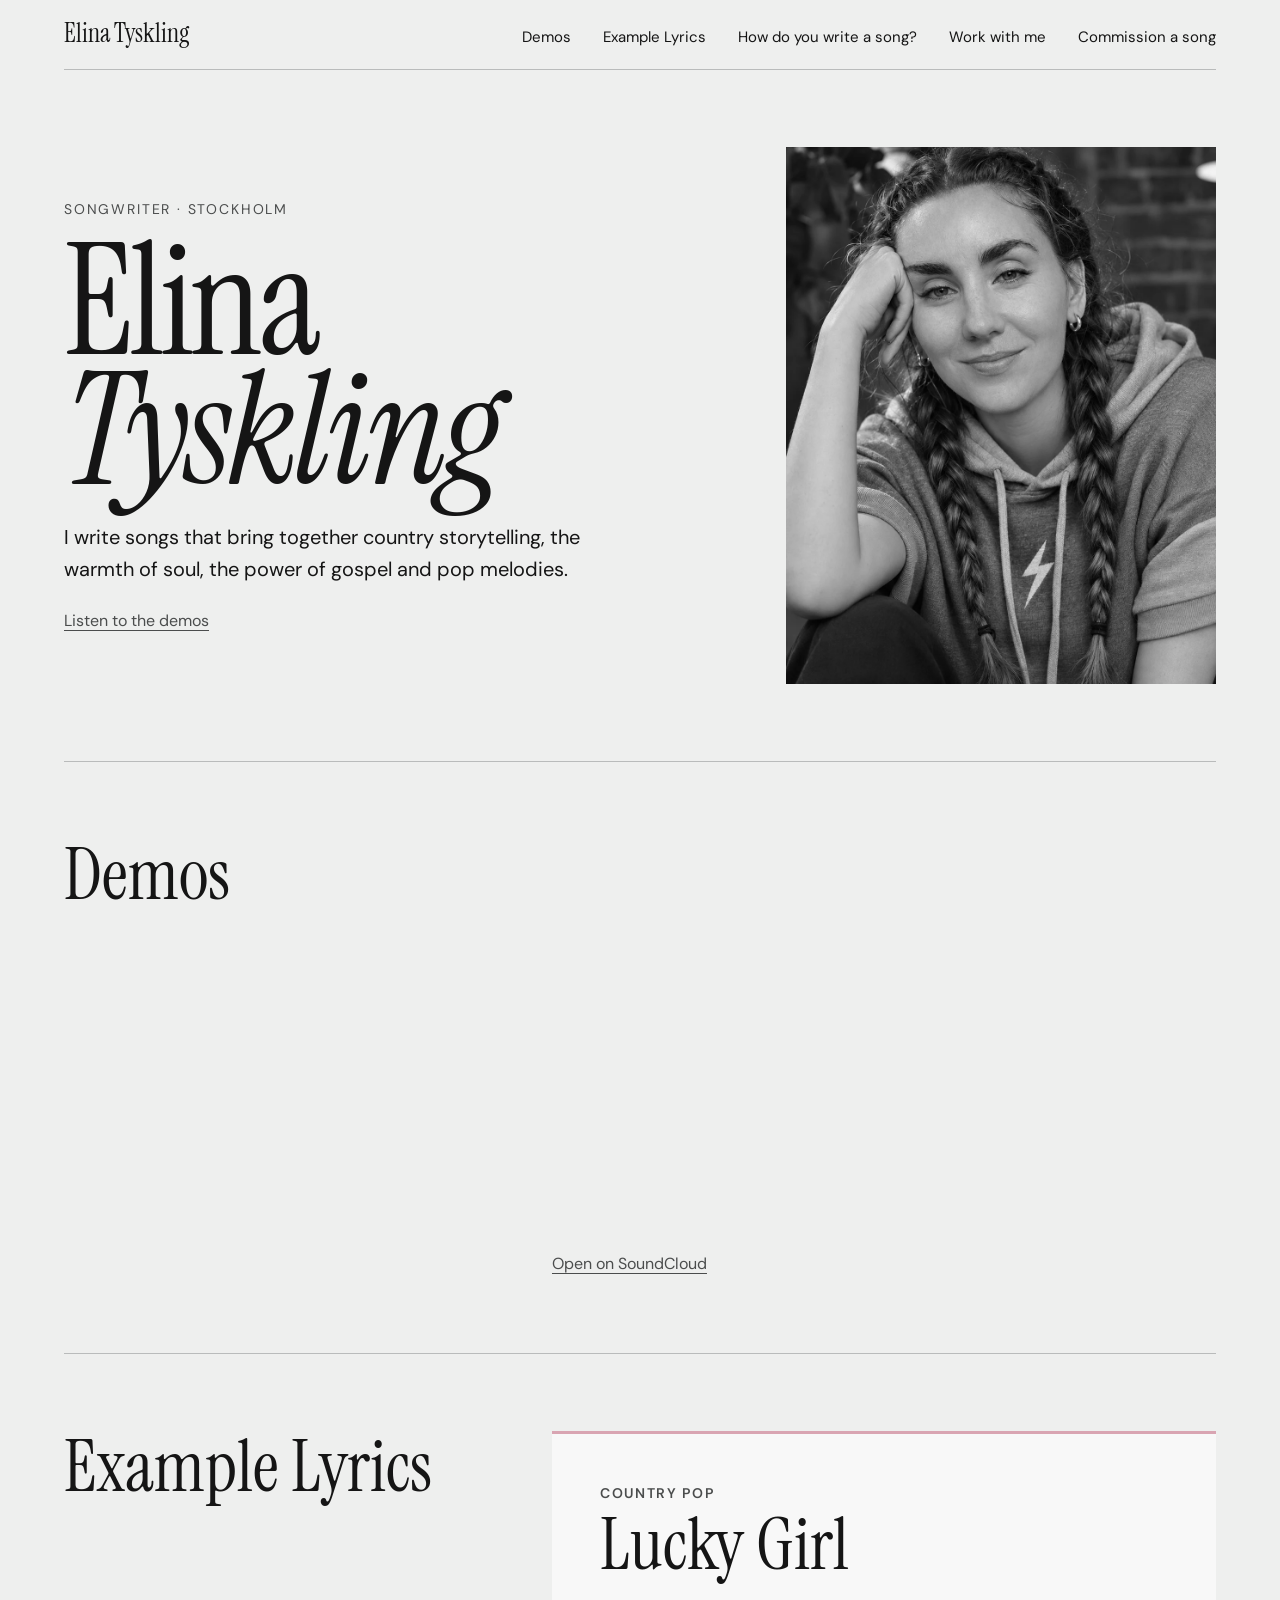
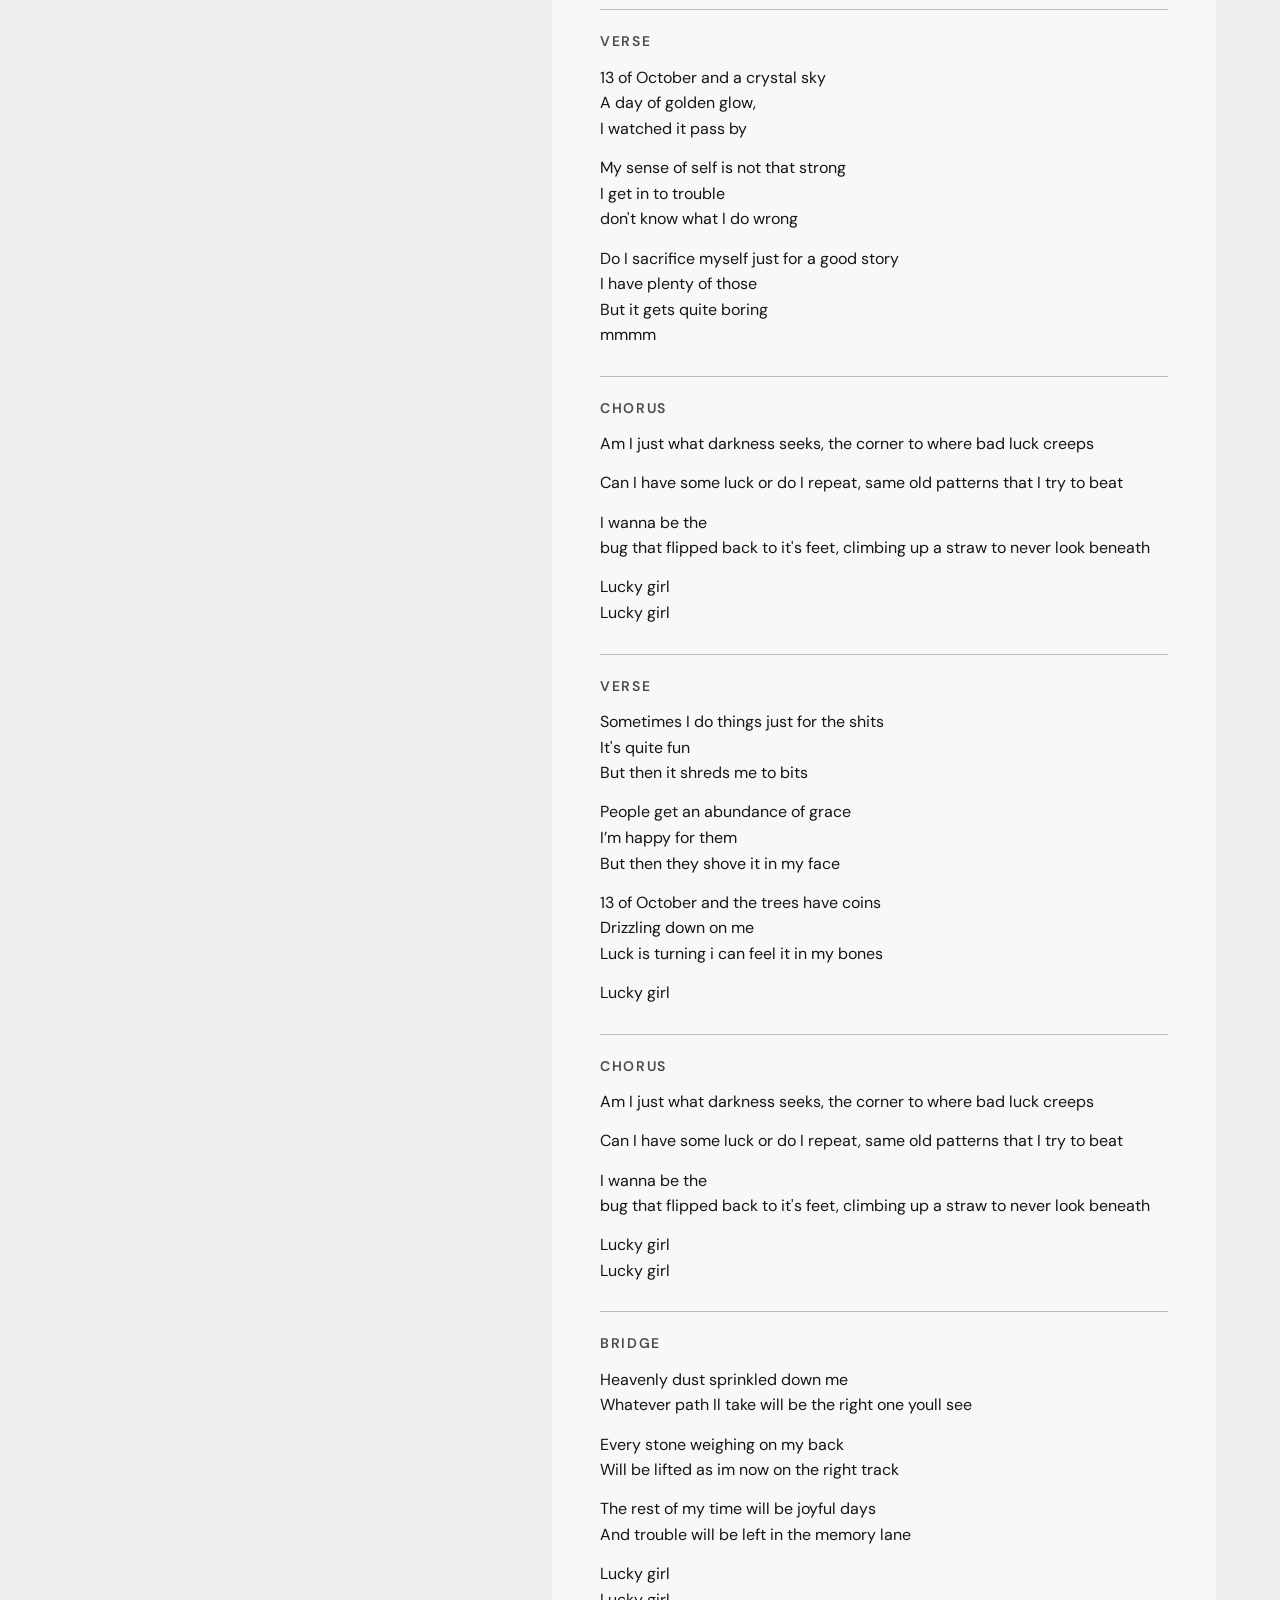
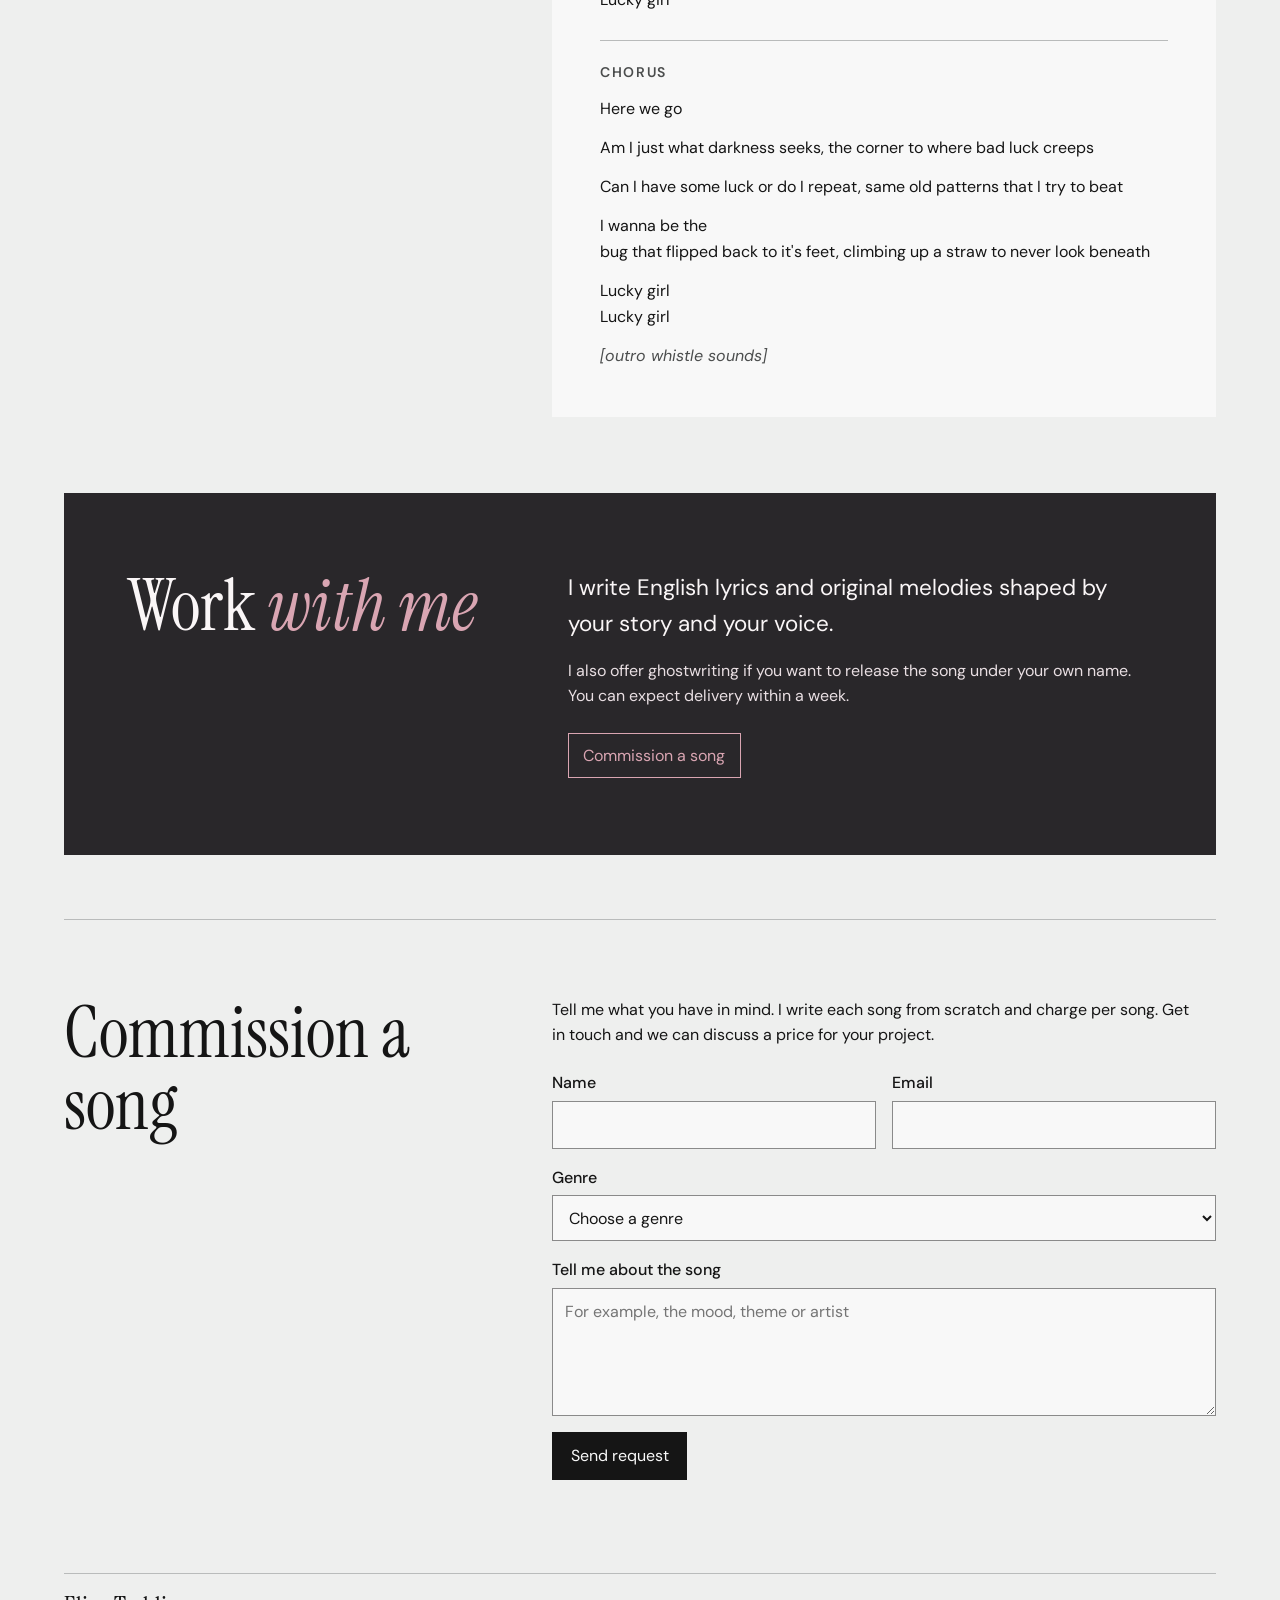
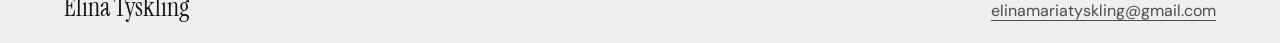
==== index.html @ 3b306fab "Add a dedicated songwriting page" ====
<!doctype html>
<html lang="en">
<head>
  <meta charset="utf-8">
  <meta name="viewport" content="width=device-width, initial-scale=1">
  <meta name="description" content="Elina Tyskling is a Stockholm-based songwriter working across country, soul, gospel and pop.">
  <title>Elina Tyskling | Songwriter</title>
  <link rel="preconnect" href="https://fonts.googleapis.com">
  <link rel="preconnect" href="https://fonts.gstatic.com" crossorigin>
  <link href="https://fonts.googleapis.com/css2?family=DM+Sans:wght@400;500;600&family=Instrument+Serif:ital@0;1&display=swap" rel="stylesheet">
  <link rel="stylesheet" href="styles.css">
</head>
<body id="top">
  <header class="site-header frame">
    <a class="wordmark" href="#top">Elina Tyskling</a>
    <nav aria-label="Main navigation">
      <a href="#demos">Demos</a>
      <a href="#example-lyrics">Example Lyrics</a>
      <a href="how-do-you-write-a-song.html">How do you write a song?</a>
      <a href="#work">Work with me</a>
      <a href="#contact">Commission a song</a>
    </nav>
  </header>

  <main class="frame">
    <section class="hero" aria-labelledby="name">
      <div>
        <p class="eyebrow">Songwriter · Stockholm</p>
        <h1 id="name">Elina<br><em>Tyskling</em></h1>
        <p class="hero-copy">I write songs that bring together country storytelling, the warmth of soul, the power of gospel and pop melodies.</p>
        <a class="hero-link" href="#demos">Listen to the demos</a>
      </div>
      <img class="portrait" src="elina-portrait.webp" alt="Black-and-white portrait of Elina Tyskling" width="1000" height="1250">
    </section>

    <section class="section" id="demos" aria-labelledby="demos-heading">
      <h2 id="demos-heading">Demos</h2>
      <div>
        <iframe
          class="demo-player"
          title="Elina Tyskling’s demo playlist on SoundCloud"
          loading="lazy"
          allow="autoplay; encrypted-media"
          src="https://w.soundcloud.com/player/?url=https%3A%2F%2Fapi.soundcloud.com%2Fplaylists%2F2324427426&amp;color=%23151515&amp;auto_play=false&amp;show_artwork=false&amp;show_comments=false&amp;show_reposts=false&amp;show_teaser=false&amp;visual=false"
        ></iframe>
        <p class="demo-link"><a href="https://soundcloud.com/elina-tyskling/sets/elina-tyskling-demo">Open on SoundCloud</a></p>
      </div>
    </section>

    <section class="section" id="example-lyrics" aria-labelledby="lyrics-heading">
      <h2 id="lyrics-heading">Example Lyrics</h2>
      <article class="lyric-sheet" aria-labelledby="lucky-girl">
        <header>
          <p class="lyric-genre">Country pop</p>
          <h3 id="lucky-girl">Lucky Girl</h3>
        </header>
        <section class="lyric-part"><h4>Verse</h4>
          <p>13 of October and a crystal sky<br>
            A day of golden glow,<br>
            I watched it pass by</p>
          <p>My sense of self is not that strong<br>
            I get in to trouble<br>
            don't know what I do wrong</p>
          <p>Do I sacrifice myself just for a good story<br>
            I have plenty of those<br>
            But  it gets quite boring<br>
            mmmm</p>
        </section>
        <section class="lyric-part"><h4>Chorus</h4>
          <p>Am I just what darkness seeks, the corner to where bad luck creeps</p>
          <p>Can I have some luck or do I repeat, same old patterns that I try to beat</p>
          <p>I wanna be the<br>
            bug that flipped back to it's feet, climbing up a straw to never look beneath</p>
          <p>Lucky girl<br>
            Lucky girl</p>
        </section>
        <section class="lyric-part"><h4>Verse</h4>
          <p>Sometimes I do things just for the shits<br>
            It's quite fun<br>
            But then it shreds me to bits</p>
          <p>People get an abundance of grace<br>
            I’m happy for them<br>
            But then they shove it in my face</p>
          <p>13 of October and the trees have coins<br>
            Drizzling down on me<br>
            Luck is turning i can feel it in my bones</p>
          <p>Lucky girl</p>
        </section>
        <section class="lyric-part"><h4>Chorus</h4>
          <p>Am I just what darkness seeks, the corner to where bad luck creeps</p>
          <p>Can I have some luck or do I repeat, same old patterns that I try to beat</p>
          <p>I wanna be the<br>
            bug that flipped back to it's feet, climbing up a straw to never look beneath</p>
          <p>Lucky girl<br>
            Lucky girl</p>
        </section>
        <section class="lyric-part"><h4>Bridge</h4>
          <p>Heavenly dust sprinkled down me<br>
            Whatever path Il take will be the right one youll see</p>
          <p>Every stone weighing on my back<br>
            Will be lifted as im now on the right track</p>
          <p>The rest of my time will be joyful days<br>
            And trouble will be left in the memory lane</p>
          <p>Lucky girl<br>
            Lucky girl</p>
        </section>
        <section class="lyric-part"><h4>Chorus</h4>
          <p>Here we go</p>
          <p>Am I just what darkness seeks, the corner to where bad luck creeps</p>
          <p>Can I have some luck or do I repeat, same old patterns that I try to beat</p>
          <p>I wanna be the<br>
            bug that flipped back to it's feet, climbing up a straw to never look beneath</p>
          <p>Lucky girl<br>
            Lucky girl</p>
        </section>
        <p class="lyric-outro"><em>[outro whistle sounds]</em></p>
      </article>
    </section>

    <section class="section work-panel" id="work">
      <h2>Work <em>with me</em></h2>
      <div class="copy">
        <p>I write English lyrics and original melodies shaped by your story and your voice.</p>
        <p>I also offer ghostwriting if you want to release the song under your own name. You can expect delivery within a week.</p>
        <a href="#contact">Commission a song</a>
      </div>
    </section>

    <section class="section" id="contact">
      <h2>Commission a song</h2>
      <div>
        <p>Tell me what you have in mind. I write each song from scratch and charge per song. Get in touch and we can discuss a price for your project.</p>
        <form action="https://api.web3forms.com/submit" method="post" id="order-form">
          <input type="hidden" name="access_key" value="916e47f0-3ed8-4811-a2bd-a54ea85c1c4f" />
          <input type="hidden" name="subject" value="New song commission for Elina Tyskling">
          <input type="hidden" name="redirect" value="false">
          <div class="form-row">
            <div class="field">
              <label for="name-field">Name</label>
              <input id="name-field" name="name" autocomplete="name" required>
            </div>
            <div class="field">
              <label for="email">Email</label>
              <input id="email" name="email" type="email" autocomplete="email" required>
            </div>
          </div>
          <div class="field">
            <label for="genre">Genre</label>
            <select id="genre" name="genre" required>
              <option value="" disabled selected>Choose a genre</option>
              <option>Country</option>
              <option>Soul</option>
              <option>Gospel</option>
              <option>Pop</option>
              <option>Other / mix</option>
            </select>
          </div>
          <div class="field">
            <label for="message">Tell me about the song</label>
            <textarea id="message" name="message" placeholder="For example, the mood, theme or artist" required></textarea>
          </div>
          <button type="submit">Send request</button>
          <p class="form-status" role="status"></p>
        </form>
      </div>
    </section>
  </main>

  <footer class="frame">
    <span class="wordmark">Elina Tyskling</span>
    <a href="mailto:elinamariatyskling@gmail.com">elinamariatyskling@gmail.com</a>
  </footer>

  <script>
    const form = document.querySelector('#order-form');
    const submitButton = form.querySelector('button');
    const statusMessage = form.querySelector('[role="status"]');

    form.addEventListener('submit', async (event) => {
      event.preventDefault();
      statusMessage.textContent = '';
      submitButton.disabled = true;
      submitButton.textContent = 'Sending…';

      try {
        const response = await fetch(form.action, {
          method: 'POST',
          headers: { Accept: 'application/json' },
          body: new FormData(form)
        });
        const result = await response.json();

        if (!response.ok || !result.success) {
          throw new Error('Web3Forms did not accept the request');
        }

        form.reset();
        statusMessage.textContent = 'Thanks for your request. I’ll be in touch soon.';
      } catch {
        statusMessage.textContent = 'Your request could not be sent. Please try again or email me directly.';
      } finally {
        submitButton.disabled = false;
        submitButton.textContent = 'Send request';
      }
    });
  </script>
</body>
</html>
---- styles.css ----
:root {
  color-scheme: light;
  --ink: #151515;
  --paper: #eeefee;
  --surface: #f8f8f8;
  --muted: #4b4d4d;
  --line: #b9bbbb;
  --serif: "Instrument Serif", Georgia, serif;
  font-family: "DM Sans", system-ui, sans-serif;
  color: var(--ink);
  background: var(--paper);
}

*, *::before, *::after { box-sizing: border-box; }
body { margin: 0; line-height: 1.6; }
h1, h2, p { margin: 0; }
h1, h2 { font-family: var(--serif); font-weight: 400; line-height: 1; }
p { max-width: 58ch; }
a { color: var(--muted); text-underline-offset: .22em; }
:focus-visible { outline: 2px solid var(--ink); outline-offset: 4px; }
.frame { width: min(100% - 2.5rem, 72rem); margin-inline: auto; }

.site-header, footer {
  display: flex;
  justify-content: space-between;
  align-items: baseline;
  flex-wrap: wrap;
  gap: .65rem 2rem;
  padding-block: 1.25rem;
}

.site-header { border-bottom: 1px solid var(--line); }
.wordmark { font: 1.65rem/1 var(--serif); color: var(--ink); text-decoration: none; }
nav { display: flex; flex-wrap: wrap; gap: .35rem clamp(1rem, 3vw, 2rem); }
nav a { color: var(--ink); font-size: .9375rem; text-decoration: none; }
nav a:hover, .wordmark:hover { text-decoration: underline; }

.hero {
  display: grid;
  grid-template-columns: minmax(0, 1.2fr) minmax(0, .8fr);
  align-items: center;
  gap: clamp(2rem, 6vw, 6rem);
  padding-block: clamp(2rem, 6vw, 5rem);
}

.eyebrow { font-size: .875rem; letter-spacing: .13em; text-transform: uppercase; color: var(--muted); }
h1 {
  font-size: clamp(4.25rem, 12vw, 10rem);
  line-height: .84;
  letter-spacing: -.025em;
  margin-block: 1.1rem 1.6rem;
}
h1 em { font-weight: inherit; }
.hero-copy { font-size: clamp(1.05rem, 2vw, 1.25rem); max-width: 37ch; }

.hero-link { display: inline-block; margin-top: 1.4rem; }
.portrait {
  display: block;
  width: 100%;
  height: auto;
  aspect-ratio: 4 / 5;
  object-fit: cover;
  object-position: center 38%;
  filter: grayscale(1);
  background: var(--line);
}

.section {
  display: grid;
  grid-template-columns: minmax(0, .75fr) minmax(0, 1.25fr);
  gap: 1.5rem clamp(2rem, 7vw, 6rem);
  border-top: 1px solid var(--line);
  padding-block: clamp(2.5rem, 6vw, 5rem);
}

h2 { font-size: clamp(2.7rem, 6vw, 4.5rem); }
.demo-player { display: block; width: 100%; height: 25rem; border: 0; }
.demo-link { margin-top: .75rem; }
.copy p + p { margin-top: 1rem; }

.lyric-sheet {
  background: var(--surface);
  border-top: 3px solid #d9a5b2;
  padding: clamp(1.25rem, 4vw, 3rem);
}
.lyric-sheet h3 {
  margin: .3rem 0 0;
  font: 400 clamp(2.75rem, 6vw, 4.5rem)/1 var(--serif);
}
.lyric-genre, .lyric-part h4 {
  color: var(--muted);
  font-size: .875rem;
  font-weight: 600;
  letter-spacing: .12em;
  text-transform: uppercase;
}
.lyric-part {
  margin-top: 1.75rem;
  padding-top: 1.25rem;
  border-top: 1px solid var(--line);
}
.lyric-part h4 { margin: 0 0 .75rem; }
.lyric-part p + p, .lyric-outro { margin-top: .85rem; }
.lyric-outro { color: var(--muted); }

.work-panel {
  margin-bottom: clamp(2rem, 5vw, 4rem);
  padding-inline: clamp(1.25rem, 5vw, 4rem);
  border-top: 0;
  background: #29272a;
  color: #faf6f7;
}

.work-panel h2 em { color: #d9a5b2; font-weight: inherit; }
.work-panel .copy p:first-child { font-size: clamp(1.15rem, 2vw, 1.4rem); }
.work-panel .copy p + p { color: #e9dfe3; }
.work-panel a {
  display: inline-block;
  margin-top: 1.5rem;
  padding: .55rem .9rem;
  border: 1px solid currentColor;
  color: #d9a5b2;
  text-decoration: none;
}
.work-panel a:hover { background: #d9a5b2; color: #29272a; }
.work-panel a:focus-visible { outline-color: #d9a5b2; }
form { display: grid; gap: 1rem; margin-top: 1.4rem; }
.form-row { display: grid; grid-template-columns: repeat(2, minmax(0, 1fr)); gap: 1rem; }
.field { display: grid; gap: .3rem; }
label { font-weight: 500; }
input, select, textarea, button { font: inherit; }
input, select, textarea {
  width: 100%;
  min-width: 0;
  padding: .65rem .75rem;
  border: 1px solid #8a8a8a;
  border-radius: 0;
  background: var(--surface);
  color: var(--ink);
}
textarea { min-height: 8rem; resize: vertical; }
button {
  justify-self: start;
  border: 1px solid var(--ink);
  background: var(--ink);
  color: var(--surface);
  padding: .65rem 1.1rem;
  cursor: pointer;
}
button:hover { background: #373939; }
button:disabled { opacity: .7; cursor: wait; }
.form-status { color: var(--muted); }
.form-status:empty { margin-top: -1rem; }
footer { border-top: 1px solid var(--line); }
footer a { overflow-wrap: anywhere; }

@media (max-width: 56rem) {
  .section { grid-template-columns: 1fr; }
}
@media (max-width: 40rem) {
  .hero { grid-template-columns: 1fr; }
  .portrait { max-width: 28rem; }
  .form-row { grid-template-columns: 1fr; }
}

.songwriting-page {
  padding-block: clamp(3rem, 9vw, 8rem);
}

.songwriting-page h1 {
  max-width: 14ch;
  font-size: clamp(3.5rem, 9vw, 7rem);
  line-height: .95;
}

nav a[aria-current="page"] { text-decoration: underline; }
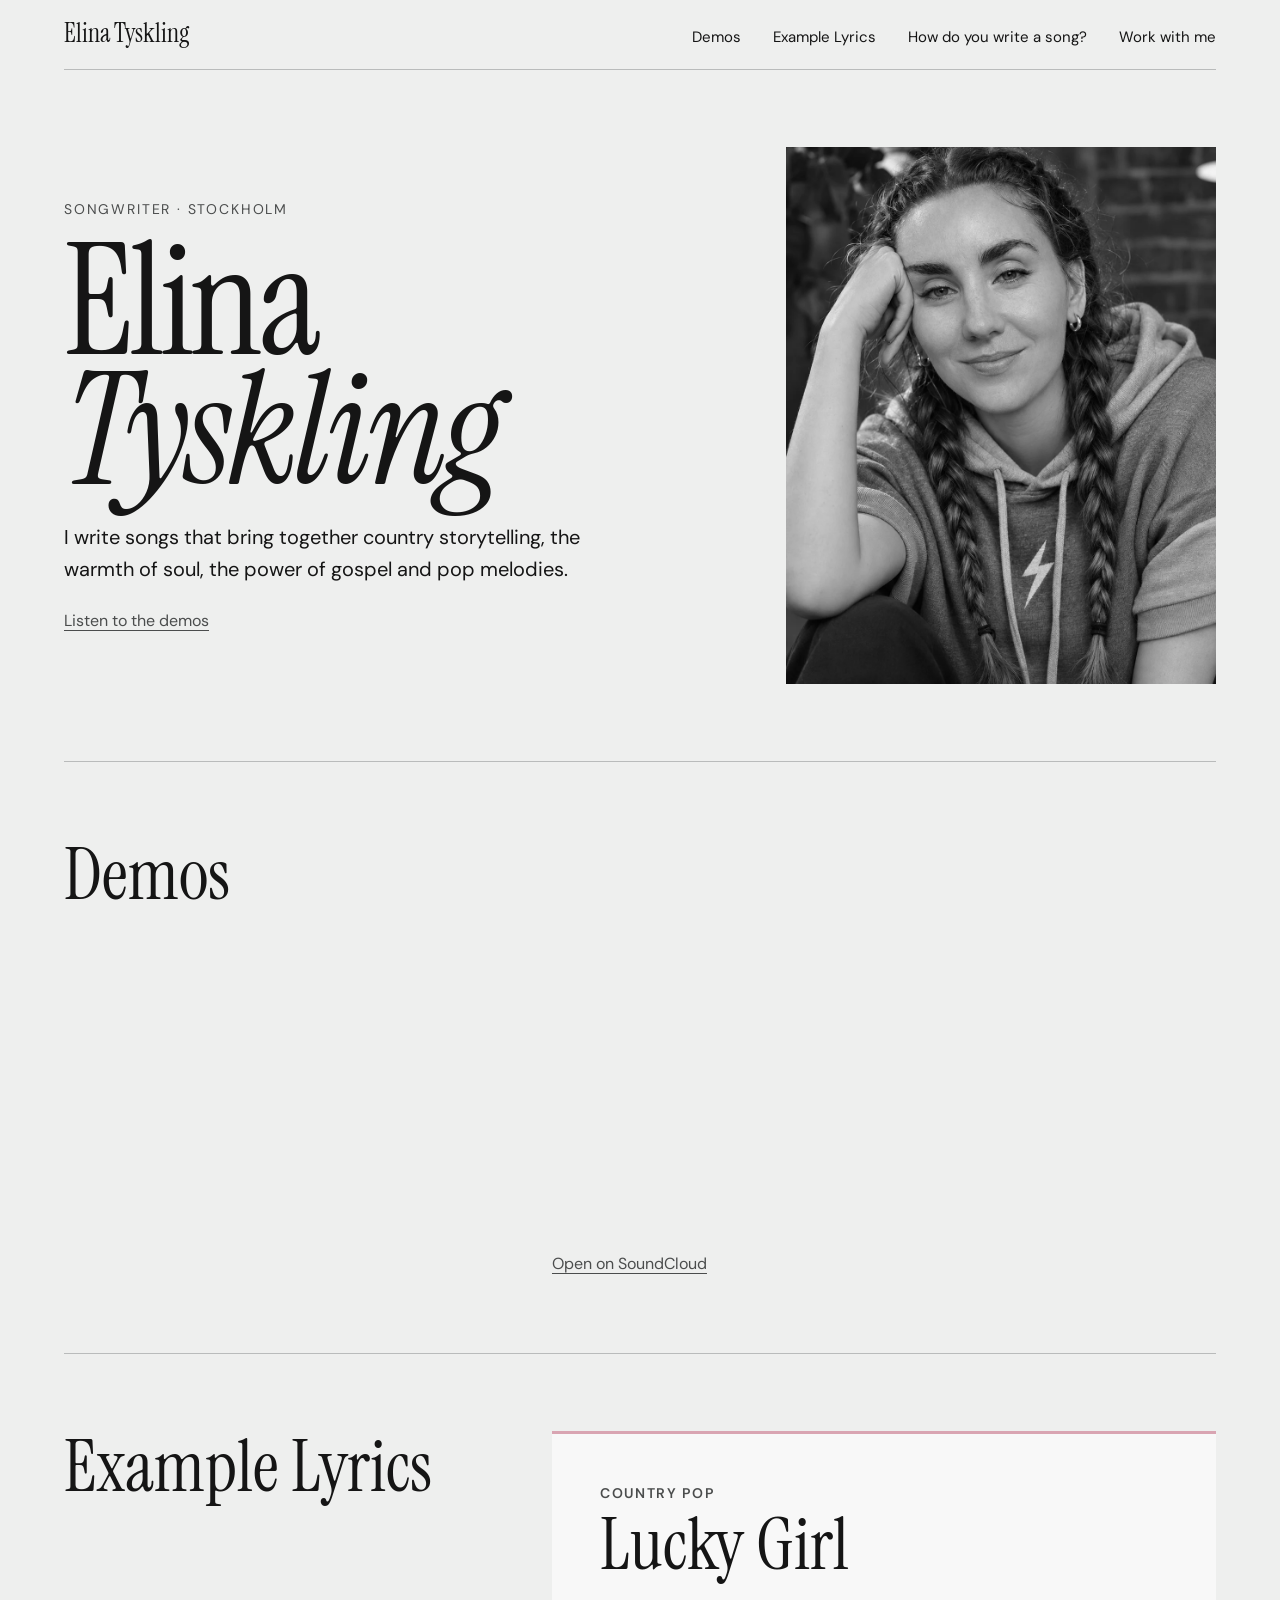
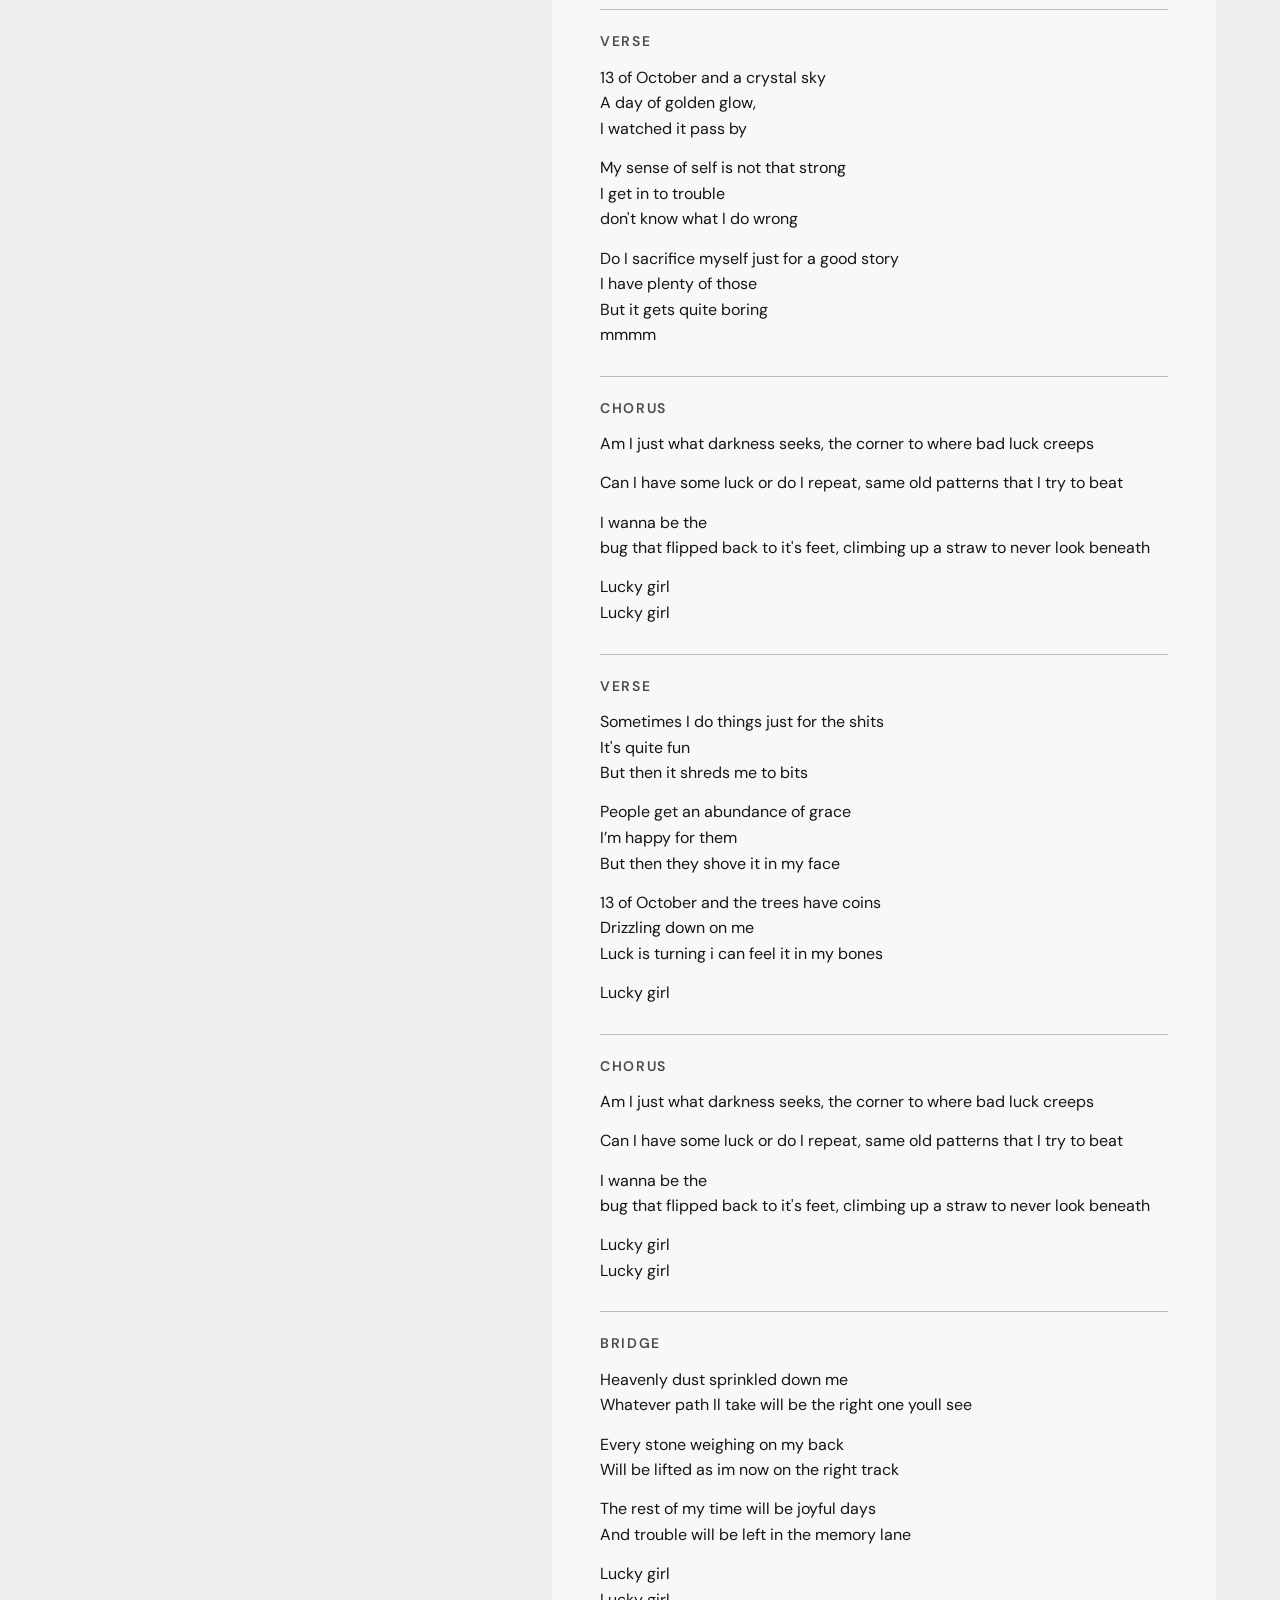
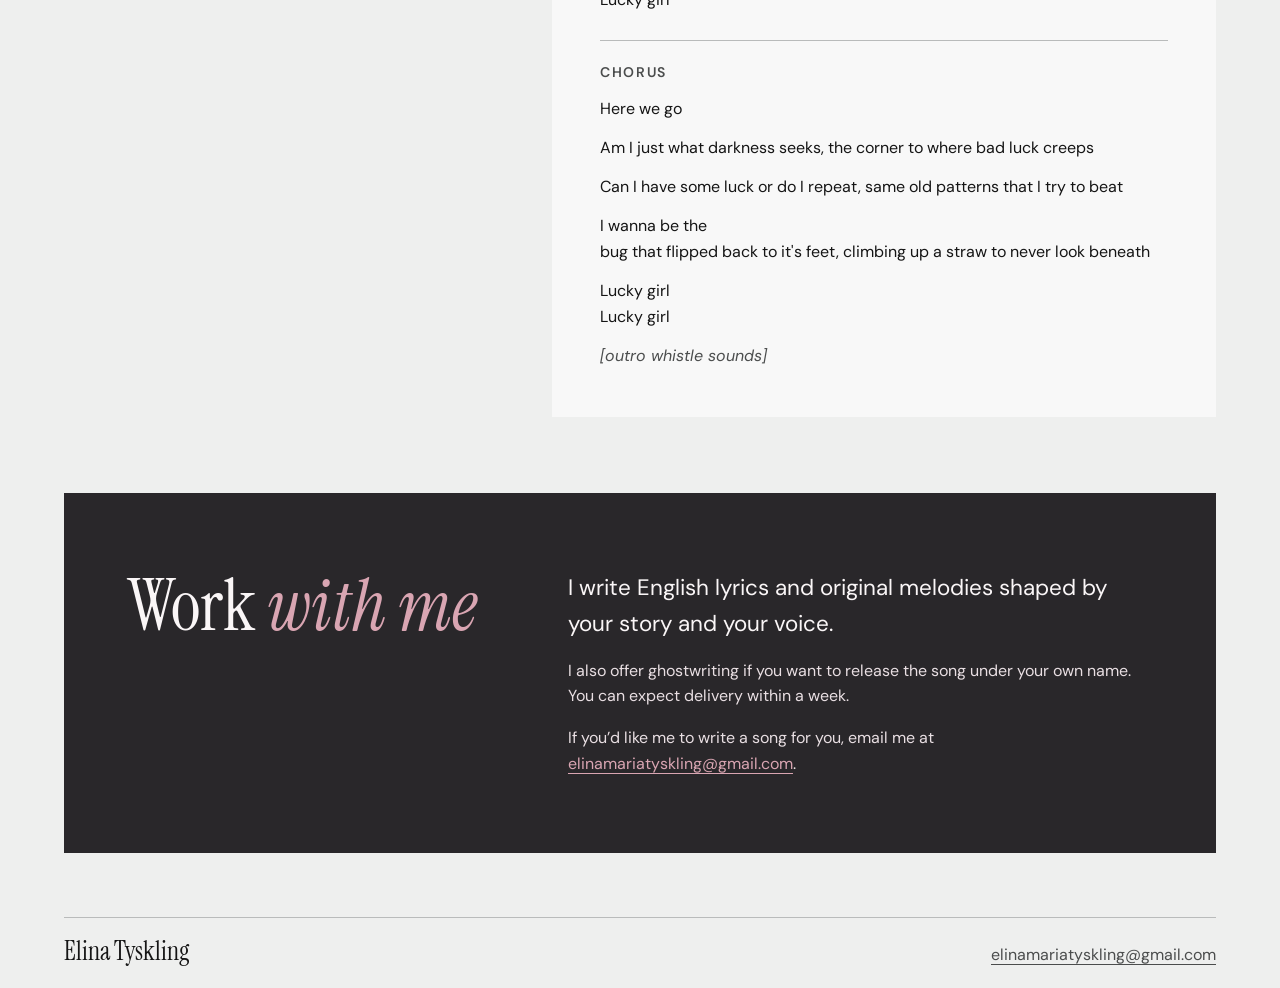
==== commit e9bcacb9: "Replace song request form with direct email" ====
--- a/index.html
+++ b/index.html
@@ -18,7 +18,6 @@
       <a href="#example-lyrics">Example Lyrics</a>
       <a href="how-do-you-write-a-song.html">How do you write a song?</a>
       <a href="#work">Work with me</a>
-      <a href="#contact">Commission a song</a>
     </nav>
   </header>
 
@@ -122,87 +121,14 @@
       <div class="copy">
         <p>I write English lyrics and original melodies shaped by your story and your voice.</p>
         <p>I also offer ghostwriting if you want to release the song under your own name. You can expect delivery within a week.</p>
-        <a href="#contact">Commission a song</a>
-      </div>
-    </section>
-
-    <section class="section" id="contact">
-      <h2>Commission a song</h2>
-      <div>
-        <p>Tell me what you have in mind. I write each song from scratch and charge per song. Get in touch and we can discuss a price for your project.</p>
-        <form action="https://api.web3forms.com/submit" method="post" id="order-form">
-          <input type="hidden" name="access_key" value="916e47f0-3ed8-4811-a2bd-a54ea85c1c4f" />
-          <input type="hidden" name="subject" value="New song commission for Elina Tyskling">
-          <input type="hidden" name="redirect" value="false">
-          <div class="form-row">
-            <div class="field">
-              <label for="name-field">Name</label>
-              <input id="name-field" name="name" autocomplete="name" required>
-            </div>
-            <div class="field">
-              <label for="email">Email</label>
-              <input id="email" name="email" type="email" autocomplete="email" required>
-            </div>
-          </div>
-          <div class="field">
-            <label for="genre">Genre</label>
-            <select id="genre" name="genre" required>
-              <option value="" disabled selected>Choose a genre</option>
-              <option>Country</option>
-              <option>Soul</option>
-              <option>Gospel</option>
-              <option>Pop</option>
-              <option>Other / mix</option>
-            </select>
-          </div>
-          <div class="field">
-            <label for="message">Tell me about the song</label>
-            <textarea id="message" name="message" placeholder="For example, the mood, theme or artist" required></textarea>
-          </div>
-          <button type="submit">Send request</button>
-          <p class="form-status" role="status"></p>
-        </form>
+        <p>If you’d like me to write a song for you, email me at <a href="mailto:elinamariatyskling@gmail.com">elinamariatyskling@gmail.com</a>.</p>
       </div>
     </section>
   </main>
 
-  <footer class="frame">
+  <footer class="frame" id="contact">
     <span class="wordmark">Elina Tyskling</span>
     <a href="mailto:elinamariatyskling@gmail.com">elinamariatyskling@gmail.com</a>
   </footer>
-
-  <script>
-    const form = document.querySelector('#order-form');
-    const submitButton = form.querySelector('button');
-    const statusMessage = form.querySelector('[role="status"]');
-
-    form.addEventListener('submit', async (event) => {
-      event.preventDefault();
-      statusMessage.textContent = '';
-      submitButton.disabled = true;
-      submitButton.textContent = 'Sending…';
-
-      try {
-        const response = await fetch(form.action, {
-          method: 'POST',
-          headers: { Accept: 'application/json' },
-          body: new FormData(form)
-        });
-        const result = await response.json();
-
-        if (!response.ok || !result.success) {
-          throw new Error('Web3Forms did not accept the request');
-        }
-
-        form.reset();
-        statusMessage.textContent = 'Thanks for your request. I’ll be in touch soon.';
-      } catch {
-        statusMessage.textContent = 'Your request could not be sent. Please try again or email me directly.';
-      } finally {
-        submitButton.disabled = false;
-        submitButton.textContent = 'Send request';
-      }
-    });
-  </script>
 </body>
 </html>
--- a/styles.css
+++ b/styles.css
@@ -114,43 +114,9 @@
 .work-panel h2 em { color: #d9a5b2; font-weight: inherit; }
 .work-panel .copy p:first-child { font-size: clamp(1.15rem, 2vw, 1.4rem); }
 .work-panel .copy p + p { color: #e9dfe3; }
-.work-panel a {
-  display: inline-block;
-  margin-top: 1.5rem;
-  padding: .55rem .9rem;
-  border: 1px solid currentColor;
-  color: #d9a5b2;
-  text-decoration: none;
-}
-.work-panel a:hover { background: #d9a5b2; color: #29272a; }
+.work-panel a { color: #d9a5b2; overflow-wrap: anywhere; }
+.work-panel a:hover { color: #faf6f7; }
 .work-panel a:focus-visible { outline-color: #d9a5b2; }
-form { display: grid; gap: 1rem; margin-top: 1.4rem; }
-.form-row { display: grid; grid-template-columns: repeat(2, minmax(0, 1fr)); gap: 1rem; }
-.field { display: grid; gap: .3rem; }
-label { font-weight: 500; }
-input, select, textarea, button { font: inherit; }
-input, select, textarea {
-  width: 100%;
-  min-width: 0;
-  padding: .65rem .75rem;
-  border: 1px solid #8a8a8a;
-  border-radius: 0;
-  background: var(--surface);
-  color: var(--ink);
-}
-textarea { min-height: 8rem; resize: vertical; }
-button {
-  justify-self: start;
-  border: 1px solid var(--ink);
-  background: var(--ink);
-  color: var(--surface);
-  padding: .65rem 1.1rem;
-  cursor: pointer;
-}
-button:hover { background: #373939; }
-button:disabled { opacity: .7; cursor: wait; }
-.form-status { color: var(--muted); }
-.form-status:empty { margin-top: -1rem; }
 footer { border-top: 1px solid var(--line); }
 footer a { overflow-wrap: anywhere; }
 
@@ -160,7 +126,6 @@
 @media (max-width: 40rem) {
   .hero { grid-template-columns: 1fr; }
   .portrait { max-width: 28rem; }
-  .form-row { grid-template-columns: 1fr; }
 }
 
 .songwriting-page {
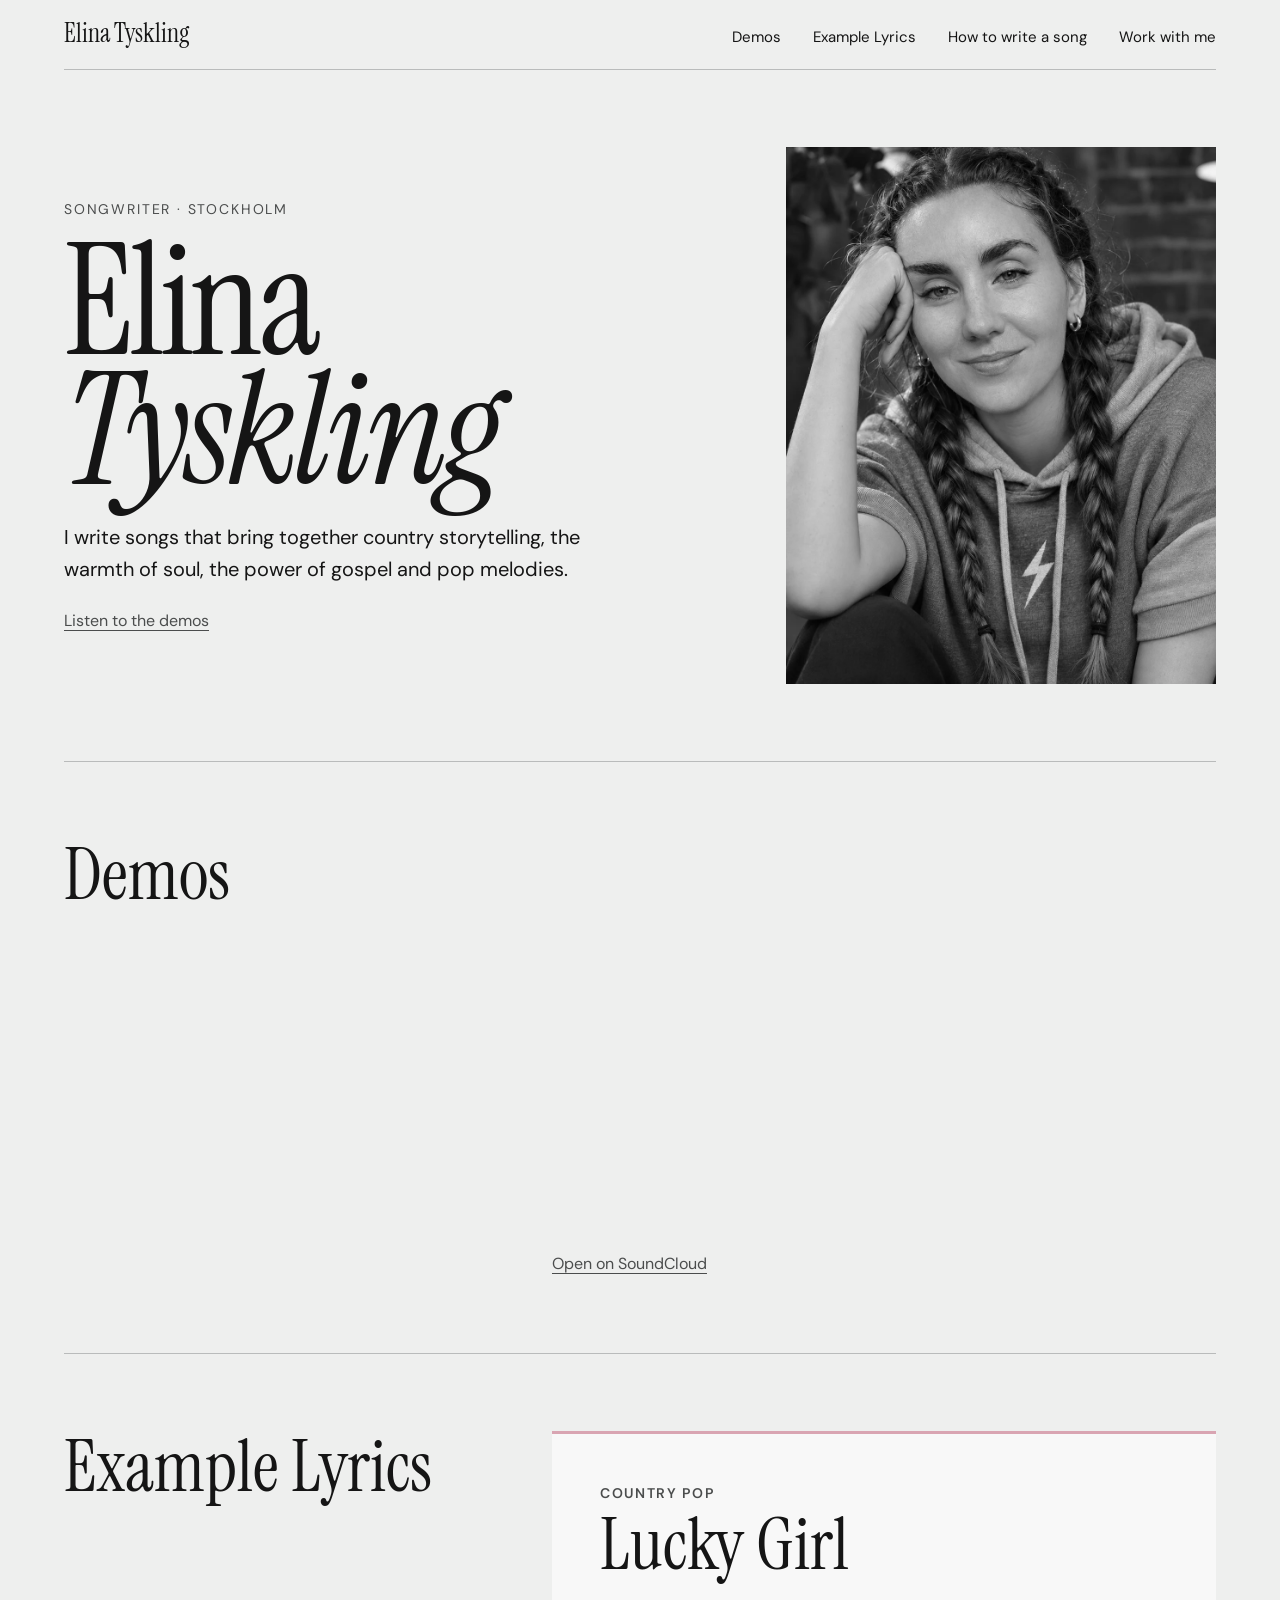
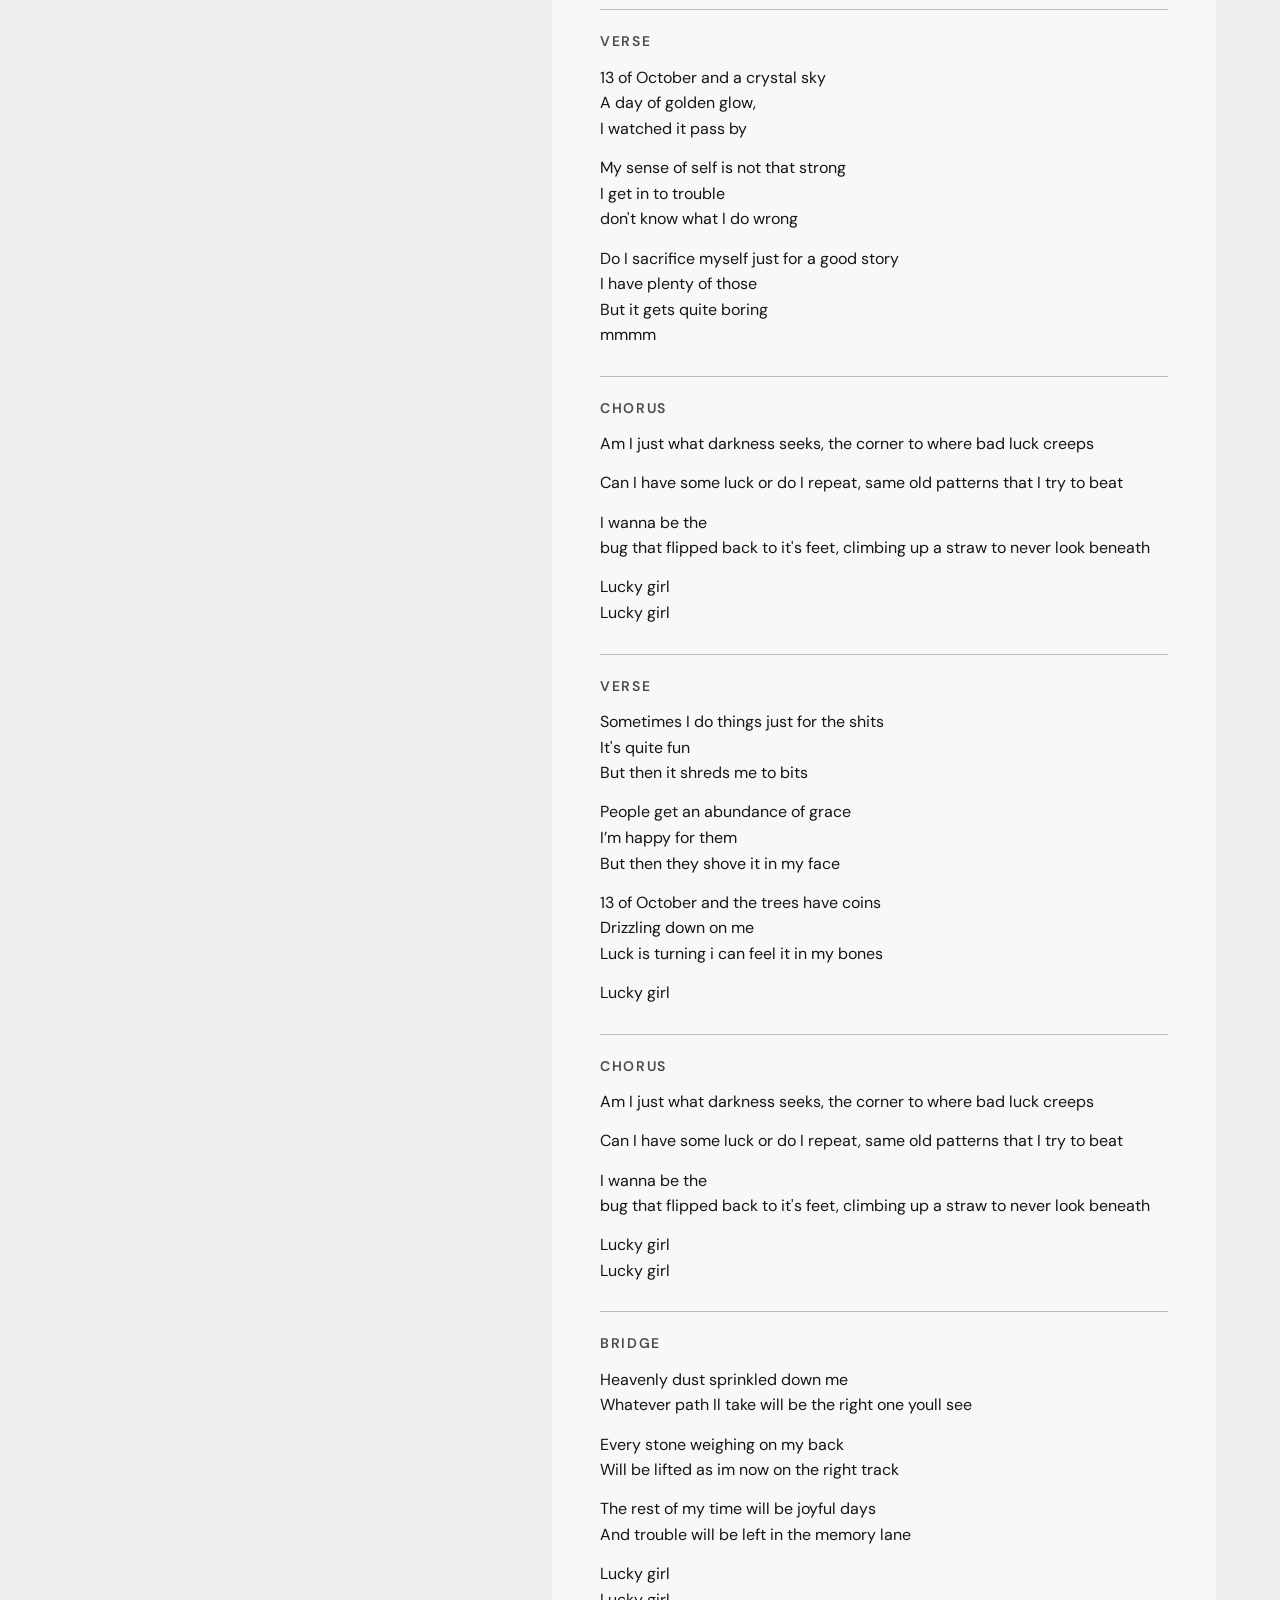
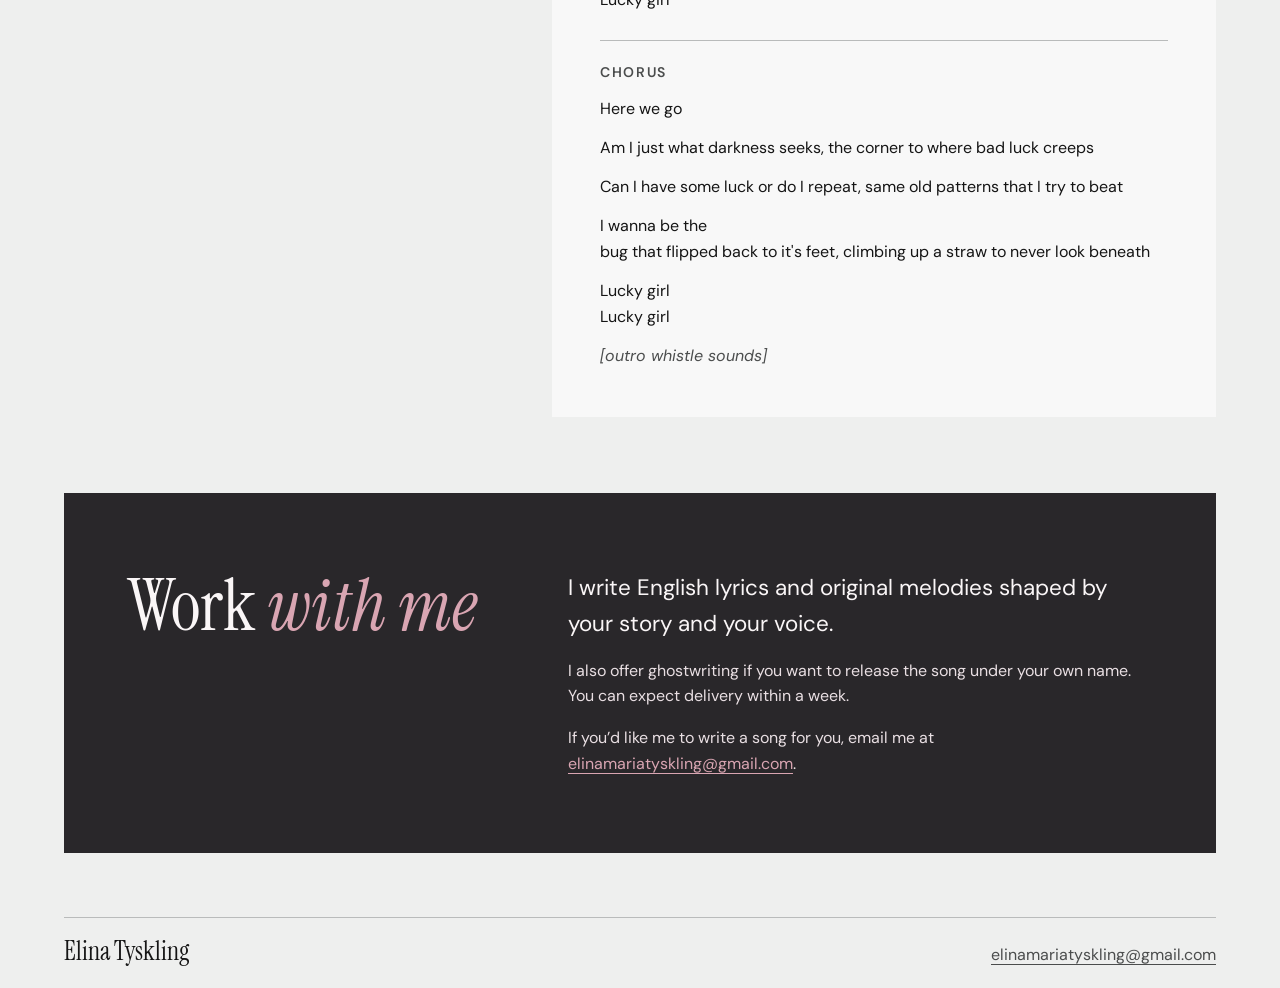
==== commit 18138239: "Publish How to write a song article" ====
--- a/index.html
+++ b/index.html
@@ -16,7 +16,7 @@
     <nav aria-label="Main navigation">
       <a href="#demos">Demos</a>
       <a href="#example-lyrics">Example Lyrics</a>
-      <a href="how-do-you-write-a-song.html">How do you write a song?</a>
+      <a href="how-do-you-write-a-song.html">How to write a song</a>
       <a href="#work">Work with me</a>
     </nav>
   </header>
--- a/styles.css
+++ b/styles.css
@@ -139,3 +139,22 @@
 }
 
 nav a[aria-current="page"] { text-decoration: underline; }
+
+.songwriting-article {
+  max-width: 42rem;
+  margin-inline: auto;
+}
+
+.songwriting-article p { max-width: none; }
+.songwriting-article > p + p { margin-top: 1.25rem; }
+.article-byline { color: var(--muted); margin-bottom: 2rem; }
+
+.songwriting-article blockquote {
+  margin: 1.25rem 0 1.5rem;
+  padding: .75rem 1.25rem;
+  border-left: 3px solid #d9a5b2;
+  background: var(--surface);
+  font: italic 1.5rem/1.35 var(--serif);
+}
+
+.songwriting-article blockquote p + p { margin-top: .75rem; }
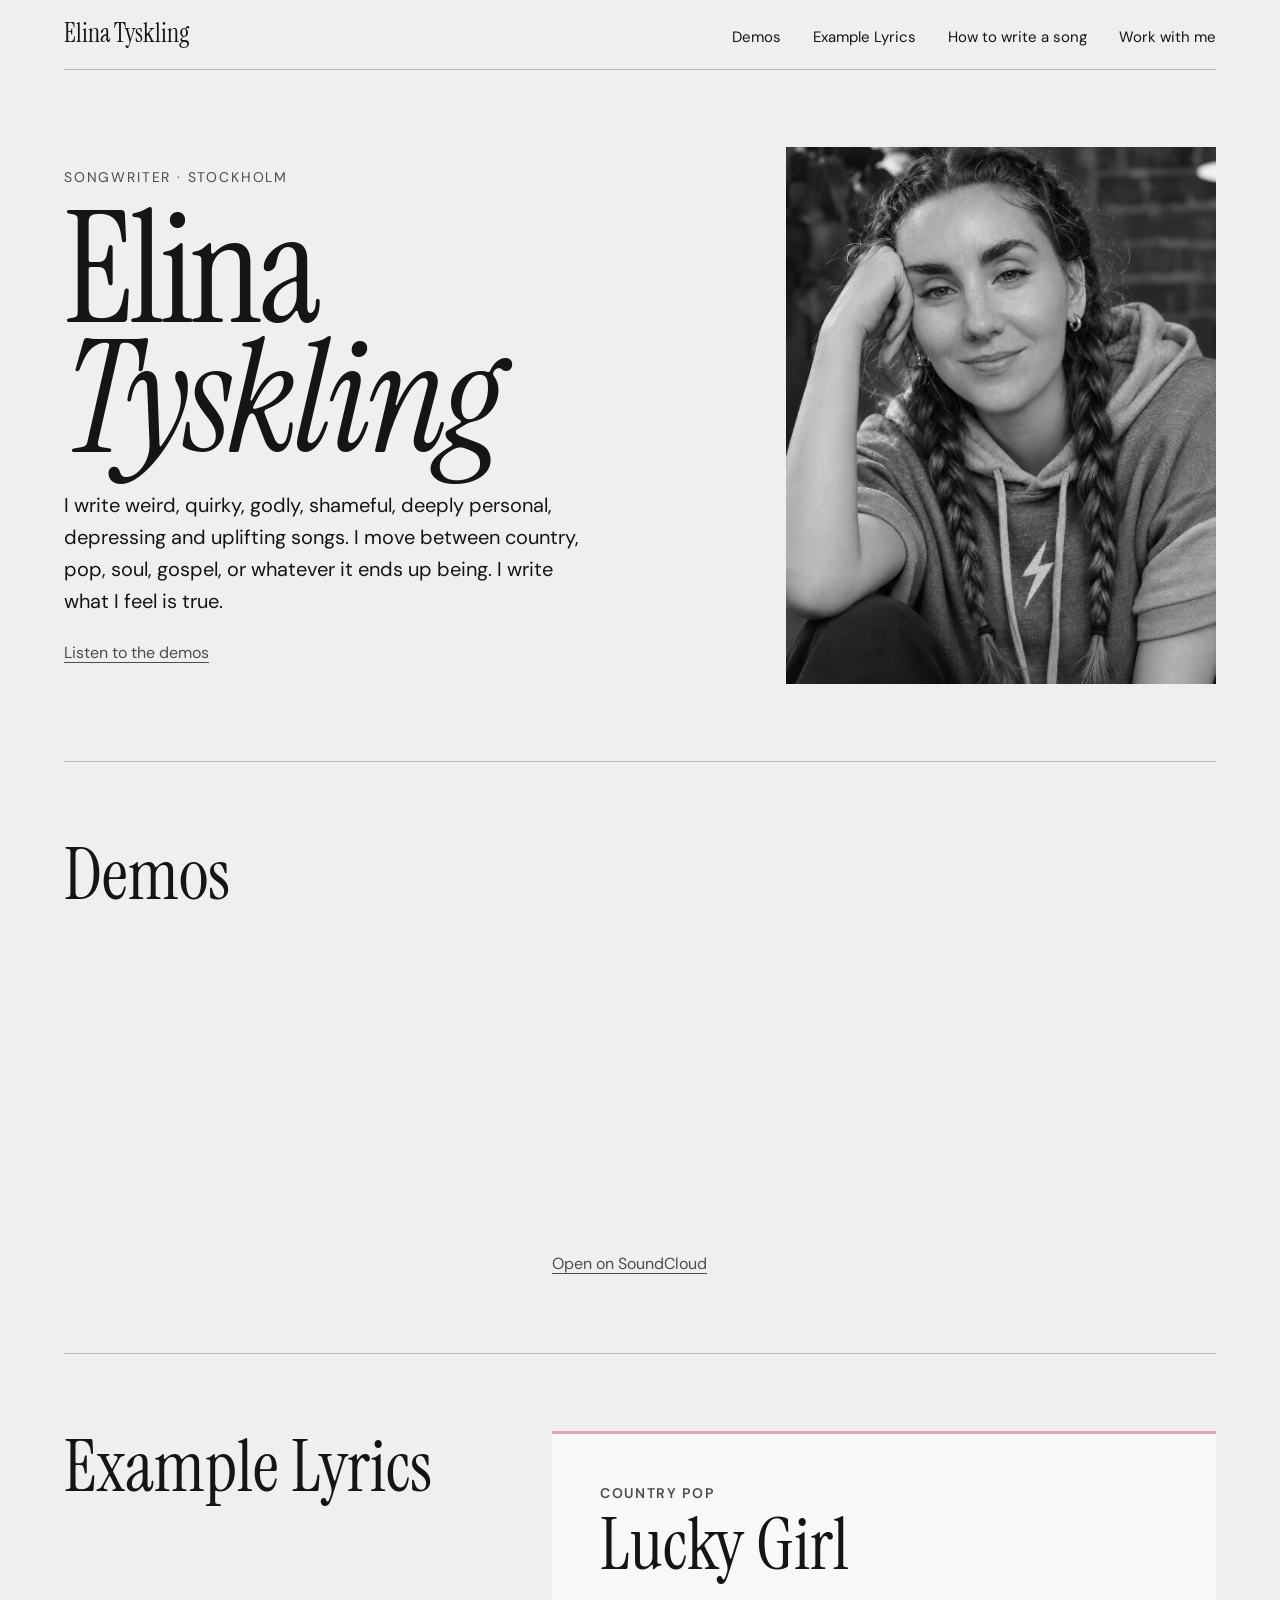
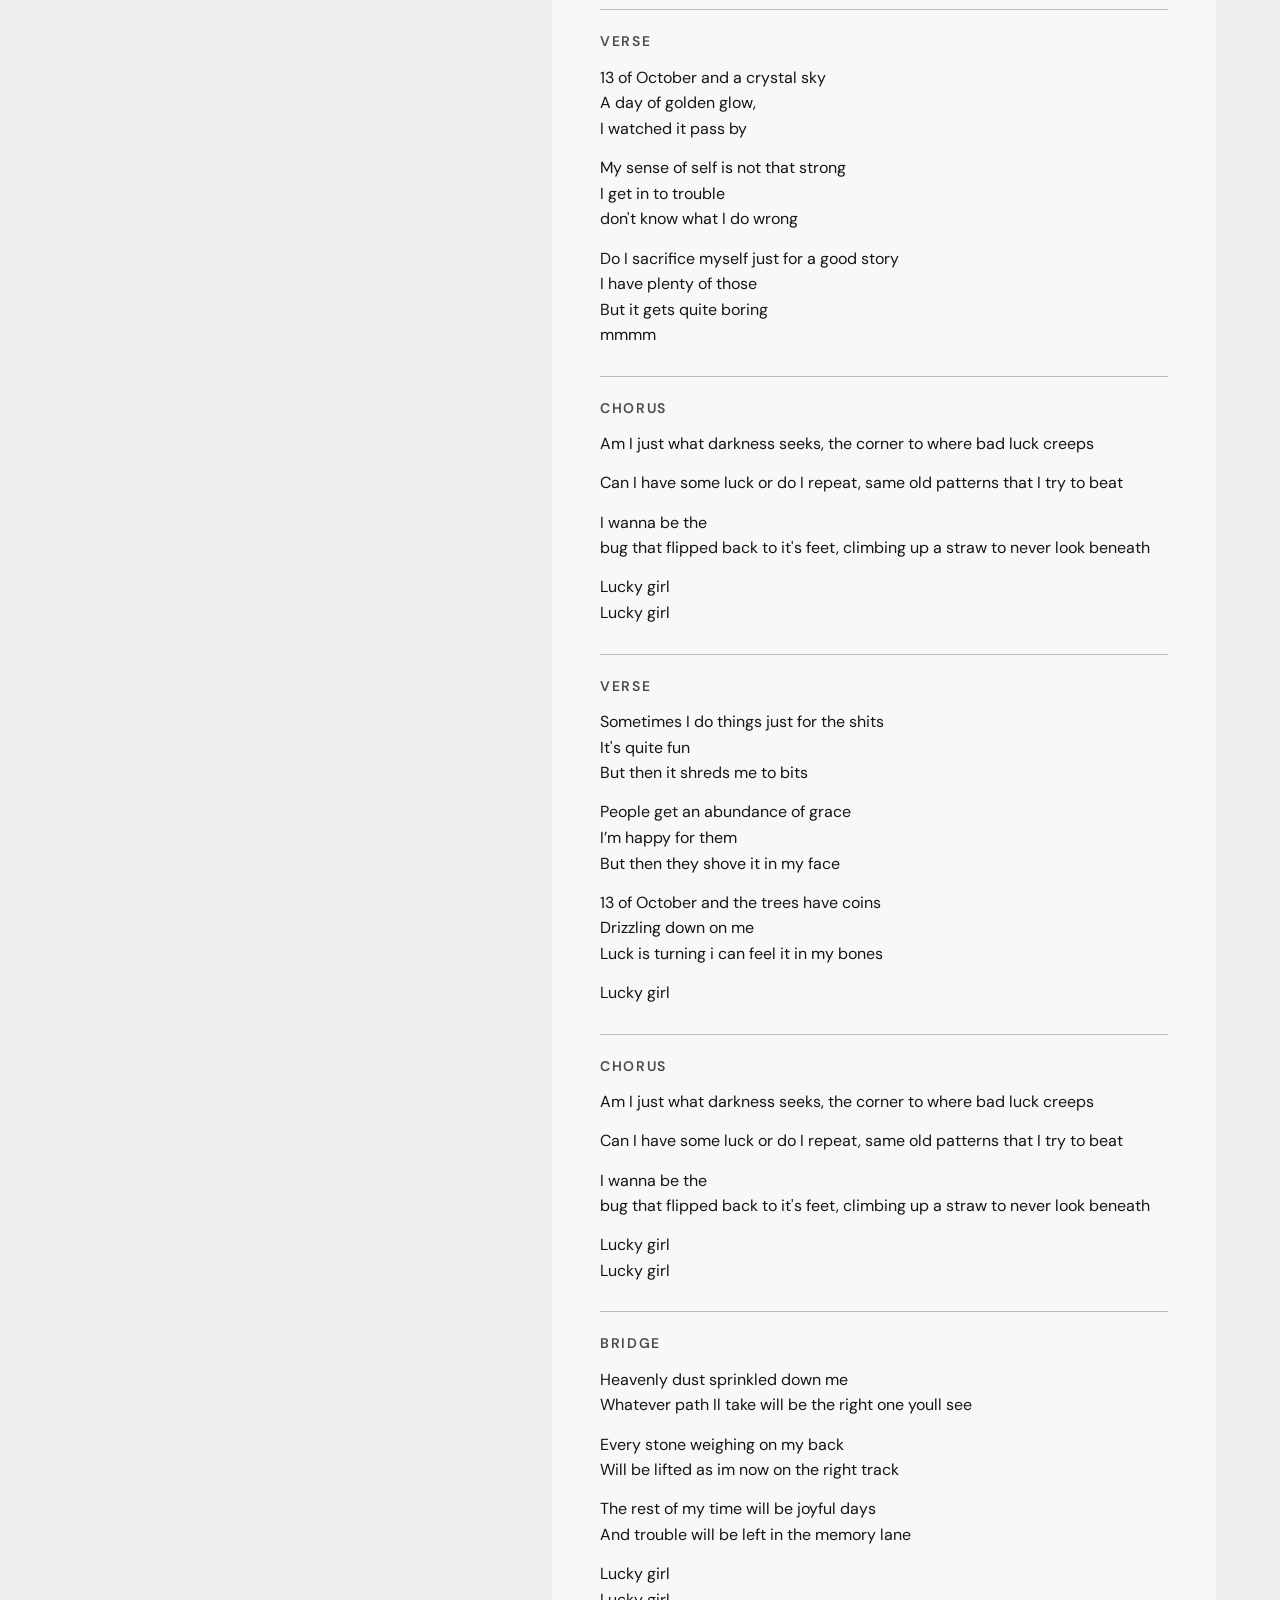
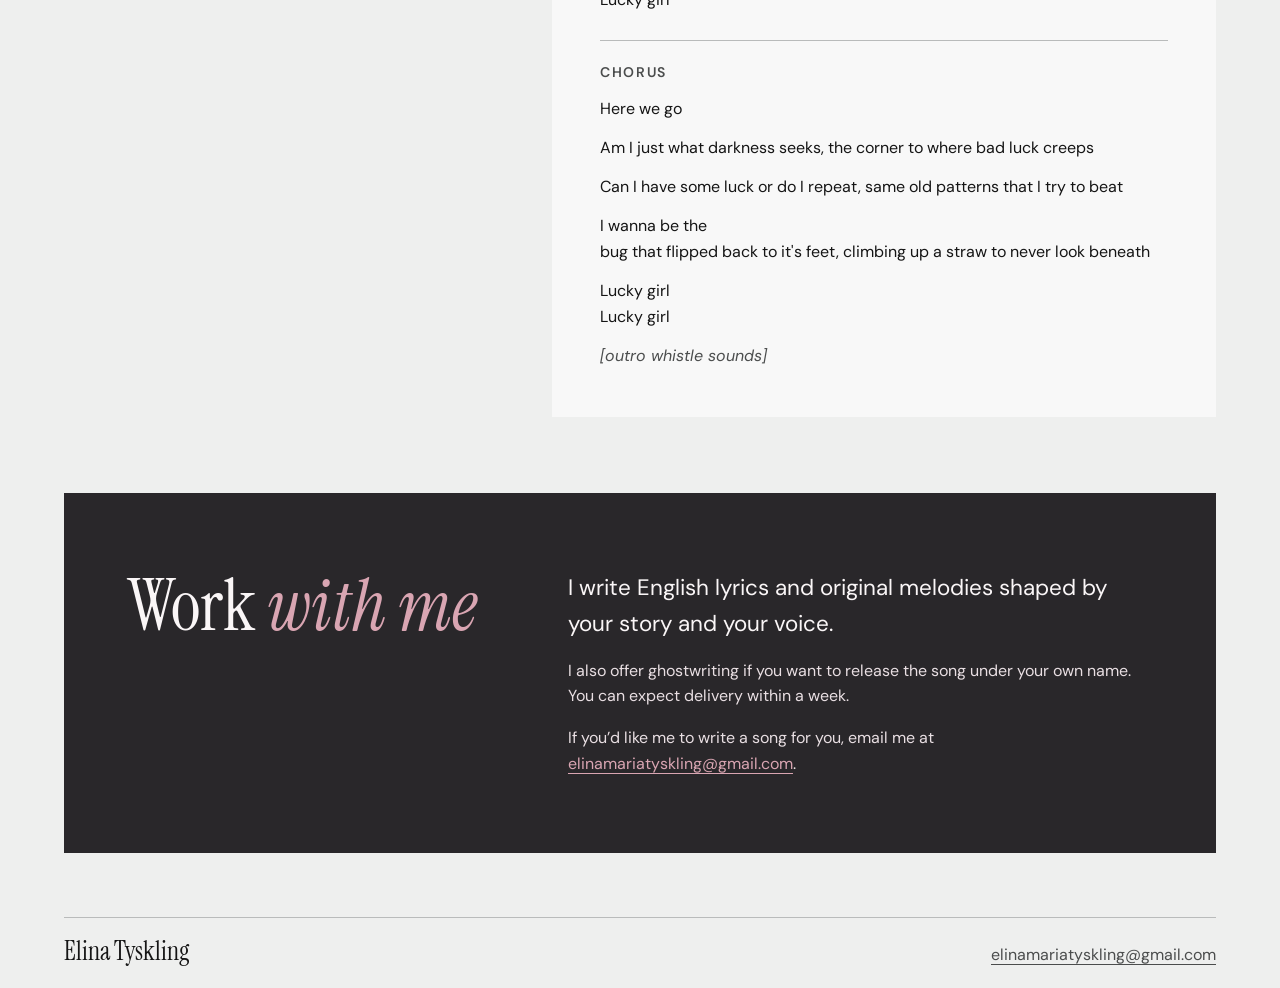
==== commit 7891e364: "Update homepage introduction" ====
--- a/index.html
+++ b/index.html
@@ -26,7 +26,7 @@
       <div>
         <p class="eyebrow">Songwriter · Stockholm</p>
         <h1 id="name">Elina<br><em>Tyskling</em></h1>
-        <p class="hero-copy">I write songs that bring together country storytelling, the warmth of soul, the power of gospel and pop melodies.</p>
+        <p class="hero-copy">I write weird, quirky, godly, shameful, deeply personal, depressing and uplifting songs. I move between country, pop, soul, gospel, or whatever it ends up being. I write what I feel is true.</p>
         <a class="hero-link" href="#demos">Listen to the demos</a>
       </div>
       <img class="portrait" src="elina-portrait.webp" alt="Black-and-white portrait of Elina Tyskling" width="1000" height="1250">
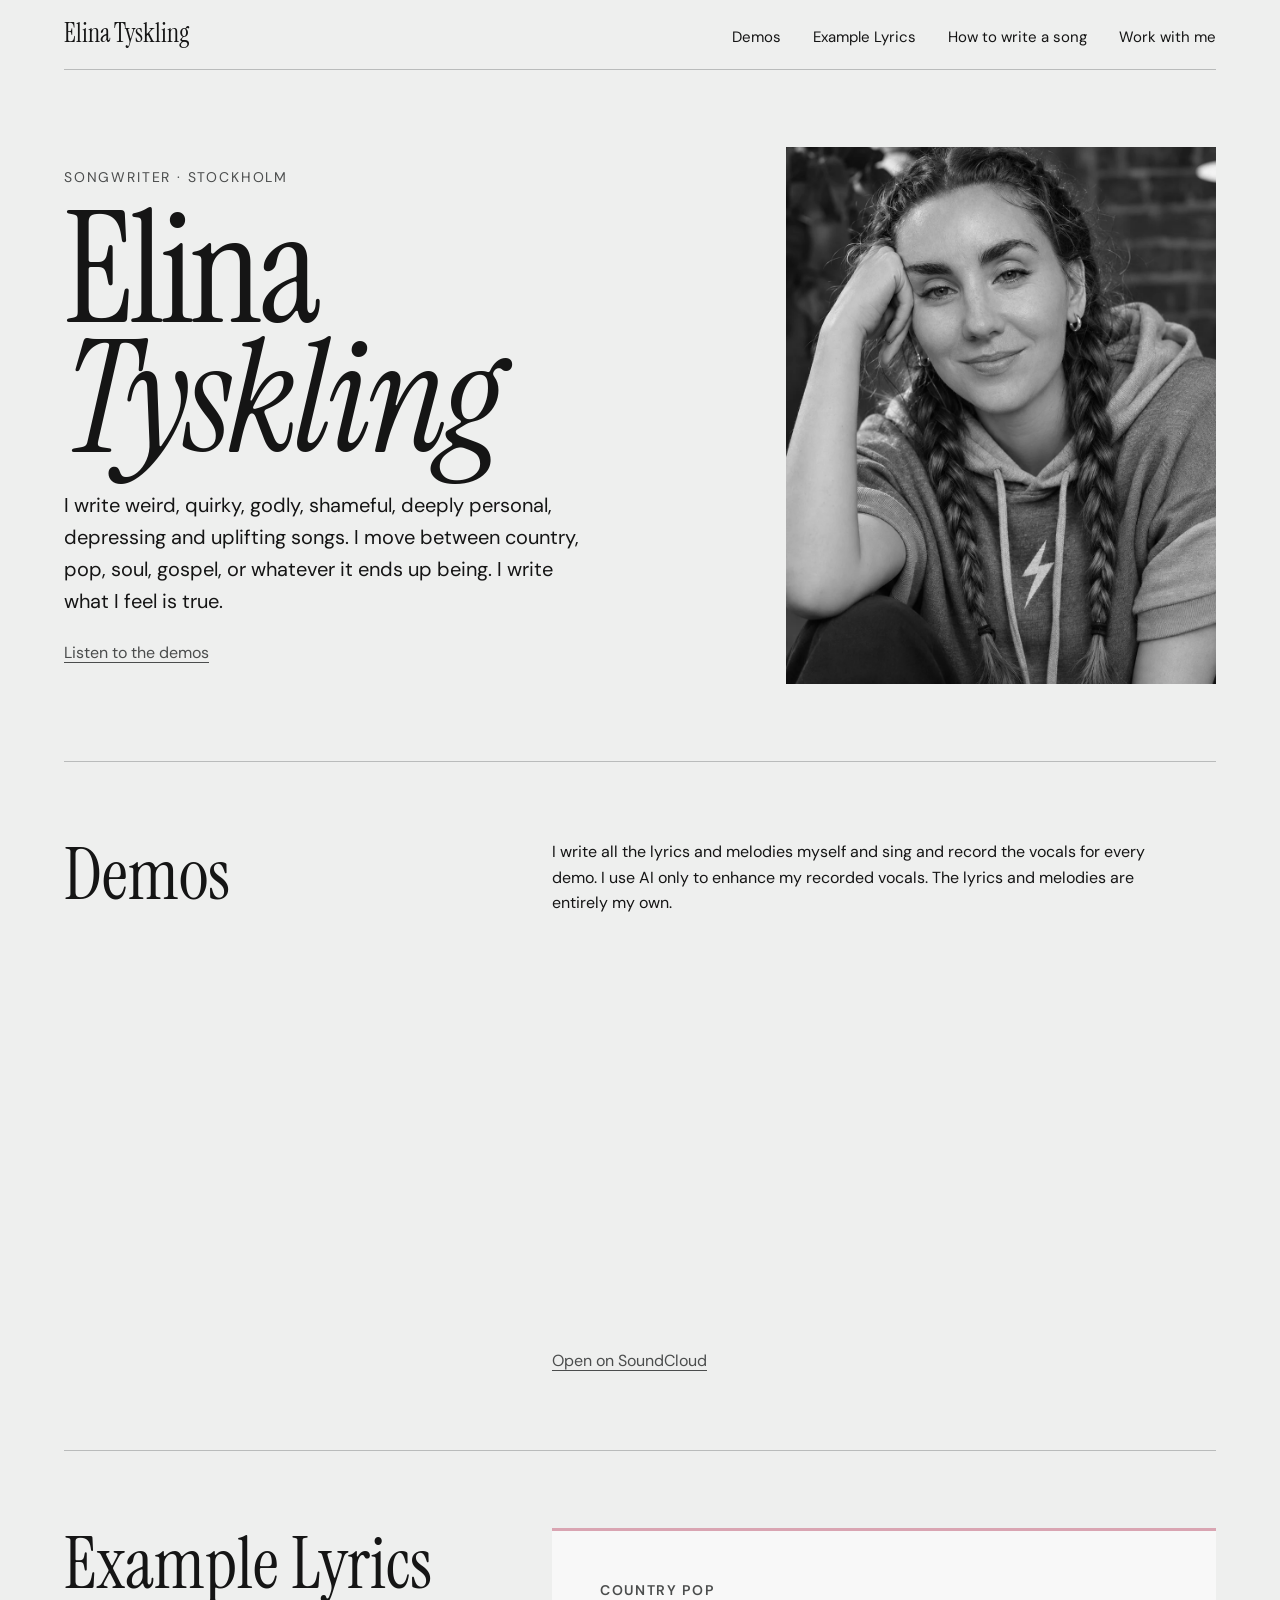
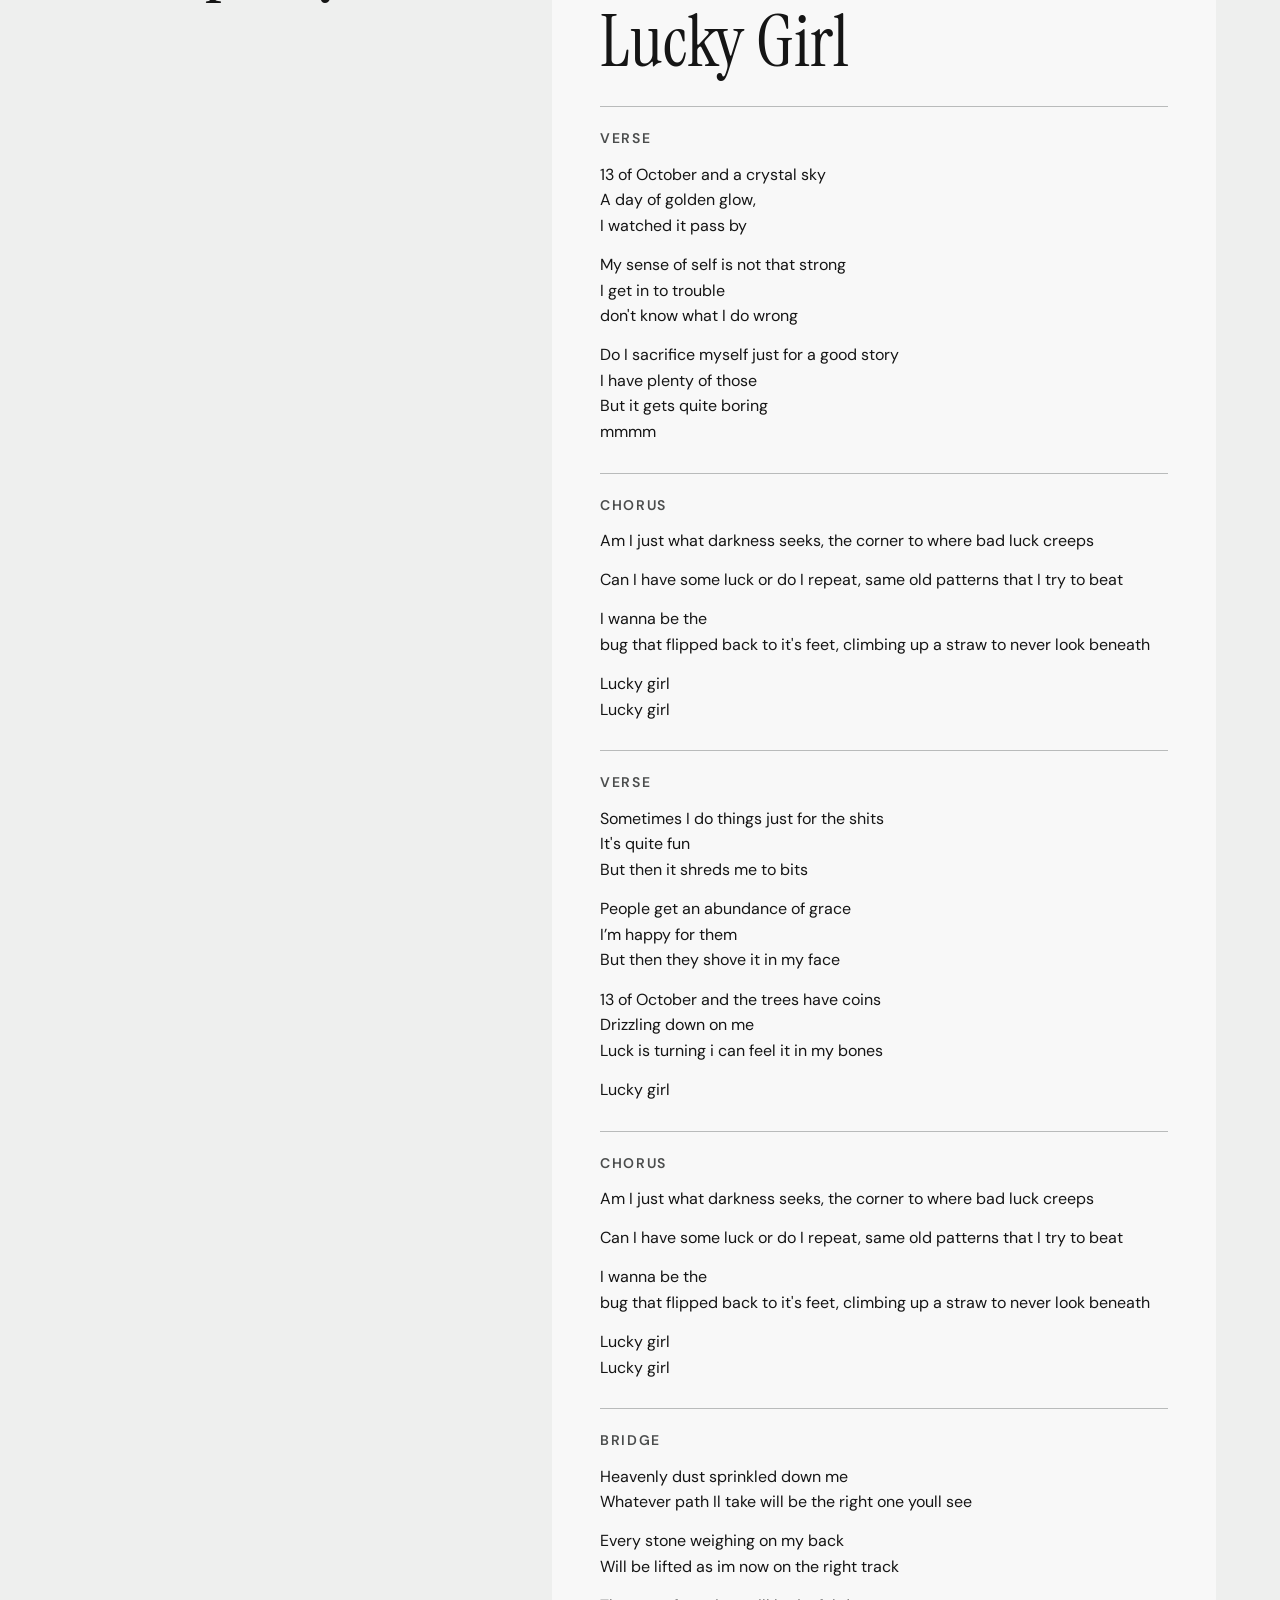
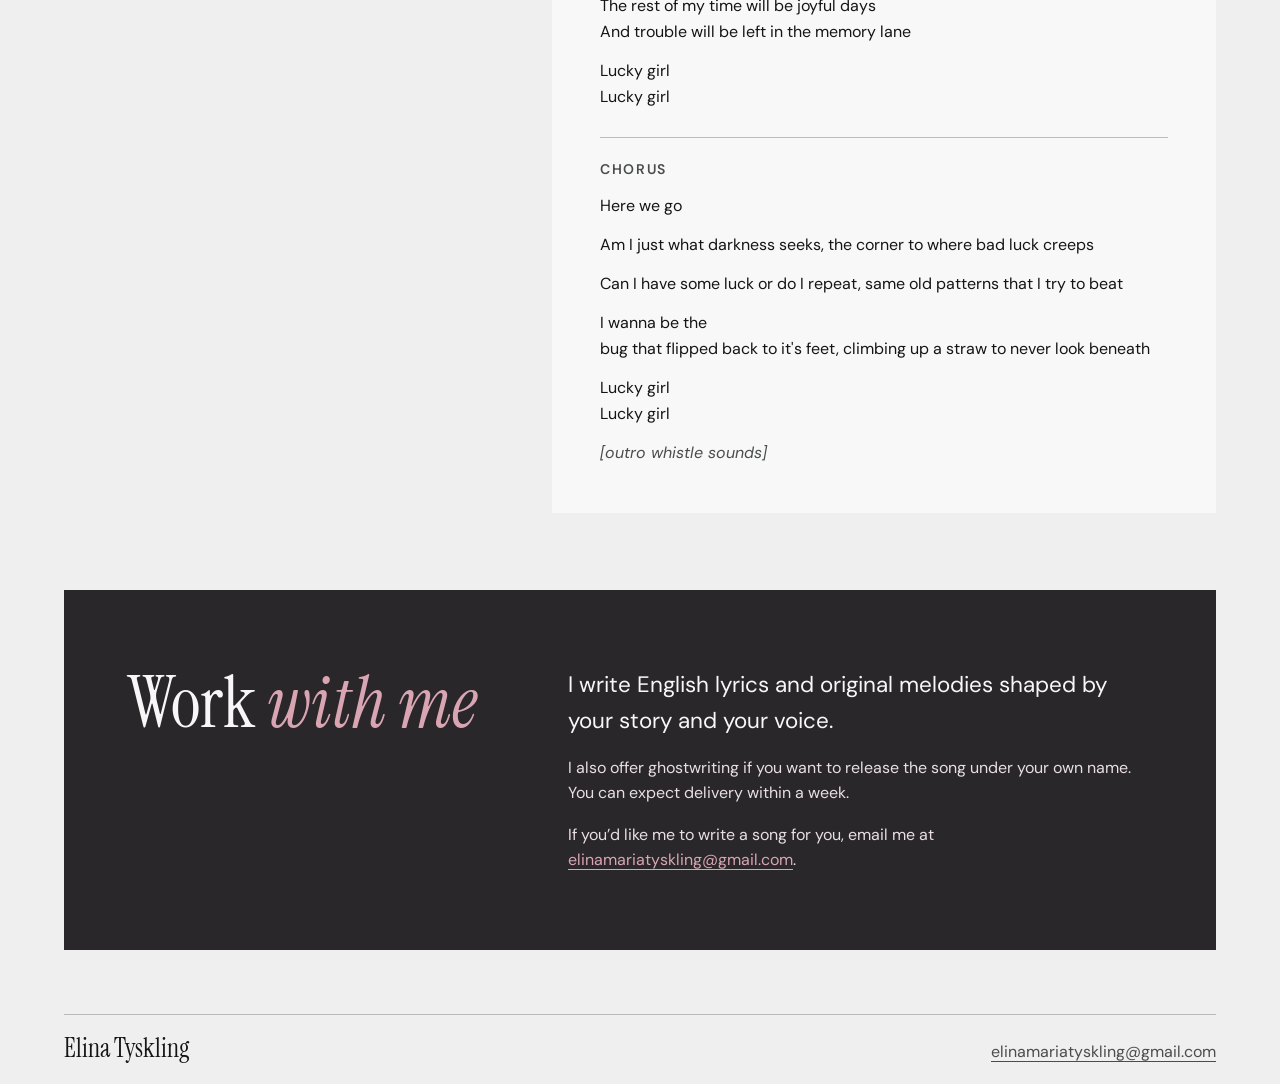
==== commit ed0cde6f: "Explain the songwriting and vocal recording process" ====
--- a/index.html
+++ b/index.html
@@ -35,6 +35,7 @@
     <section class="section" id="demos" aria-labelledby="demos-heading">
       <h2 id="demos-heading">Demos</h2>
       <div>
+        <p class="demo-intro">I write all the lyrics and melodies myself and sing and record the vocals for every demo. I use AI only to enhance my recorded vocals. The lyrics and melodies are entirely my own.</p>
         <iframe
           class="demo-player"
           title="Elina Tyskling’s demo playlist on SoundCloud"
--- a/styles.css
+++ b/styles.css
@@ -74,6 +74,7 @@
 }
 
 h2 { font-size: clamp(2.7rem, 6vw, 4.5rem); }
+.demo-intro { margin-bottom: 1.25rem; }
 .demo-player { display: block; width: 100%; height: 25rem; border: 0; }
 .demo-link { margin-top: .75rem; }
 .copy p + p { margin-top: 1rem; }
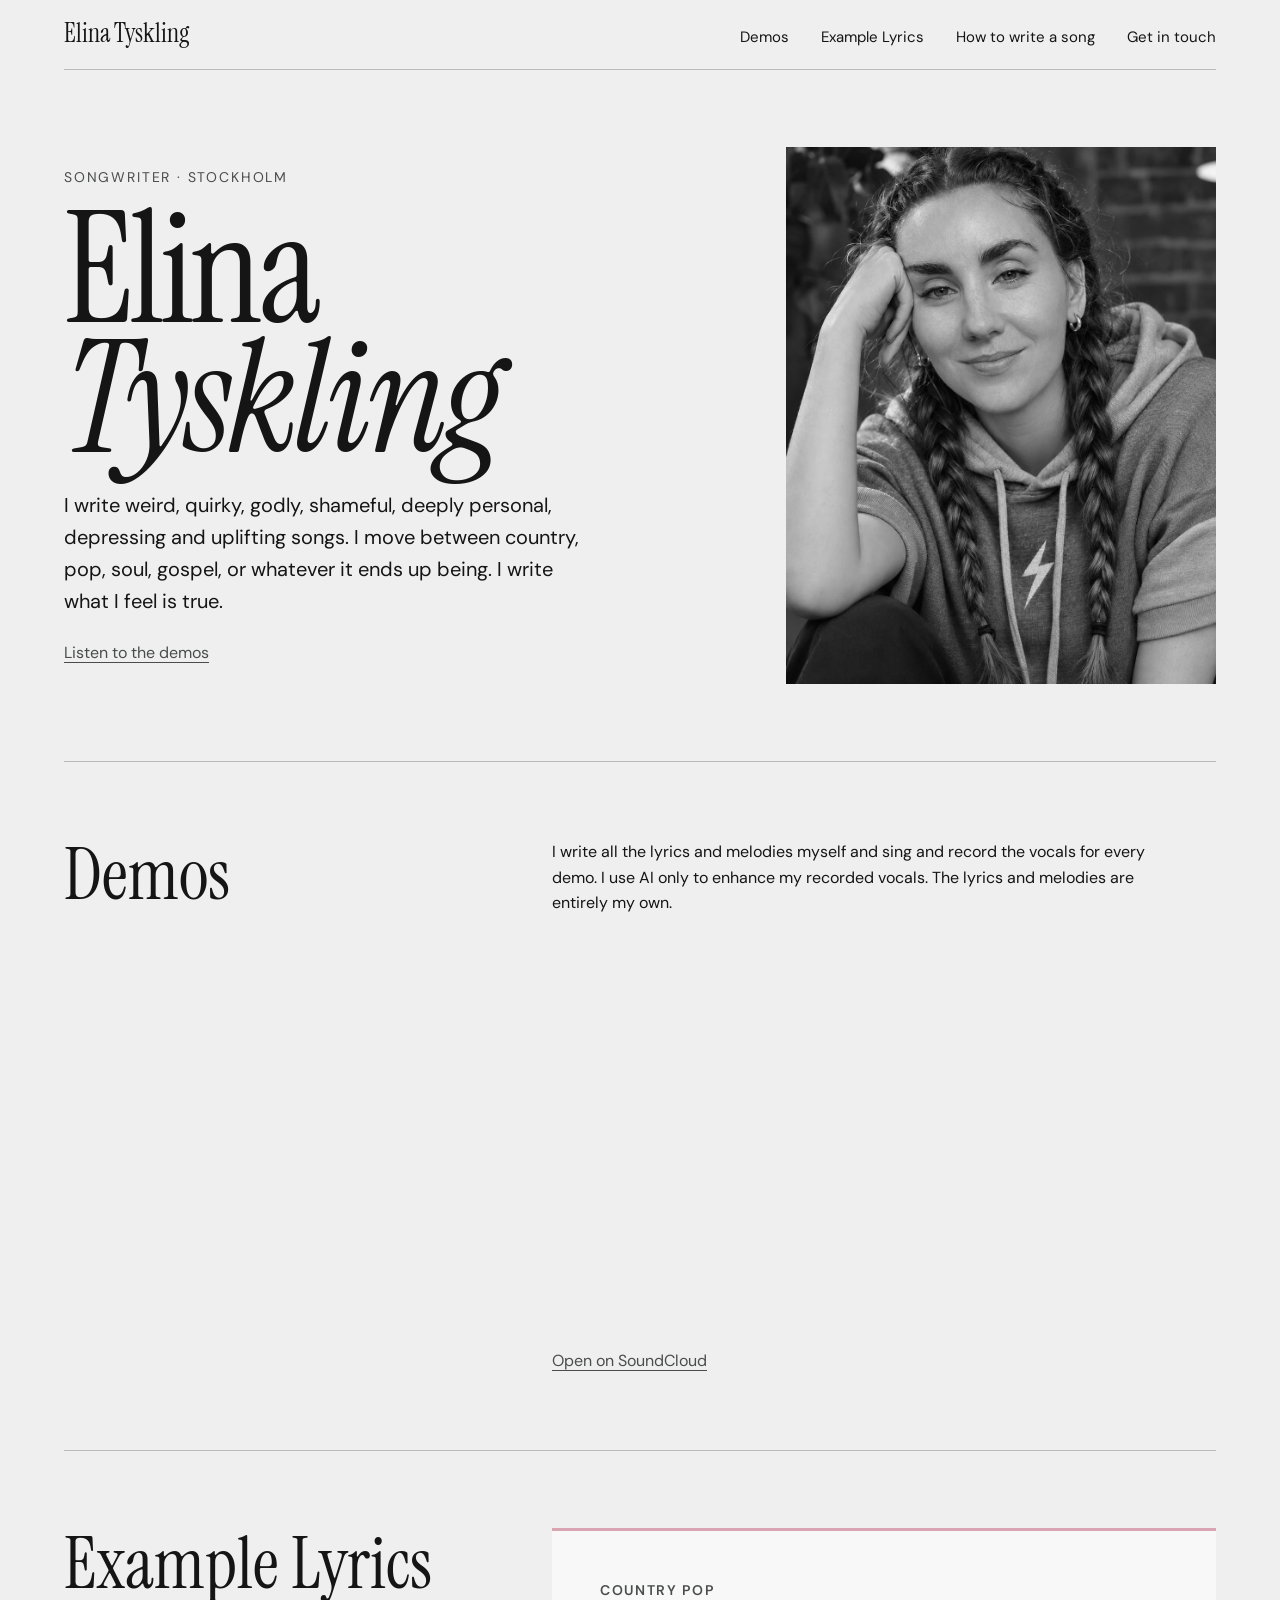
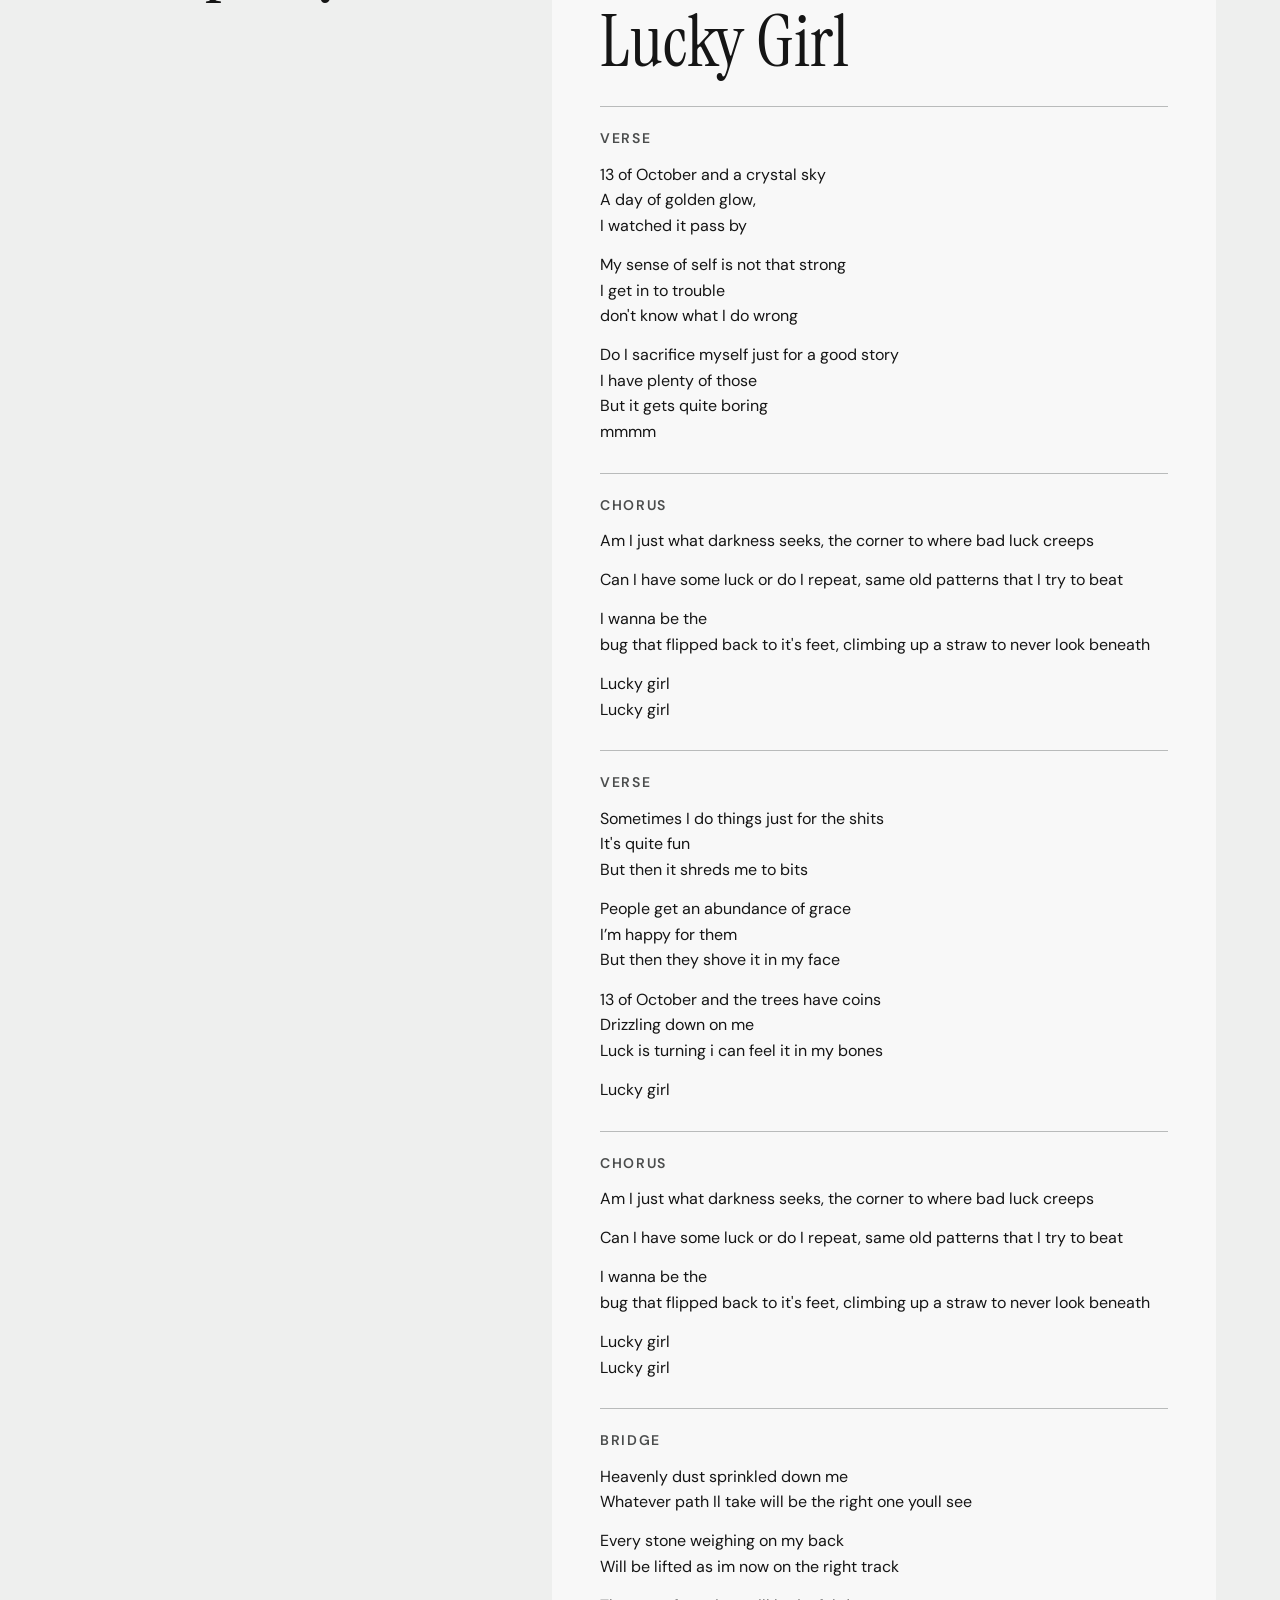
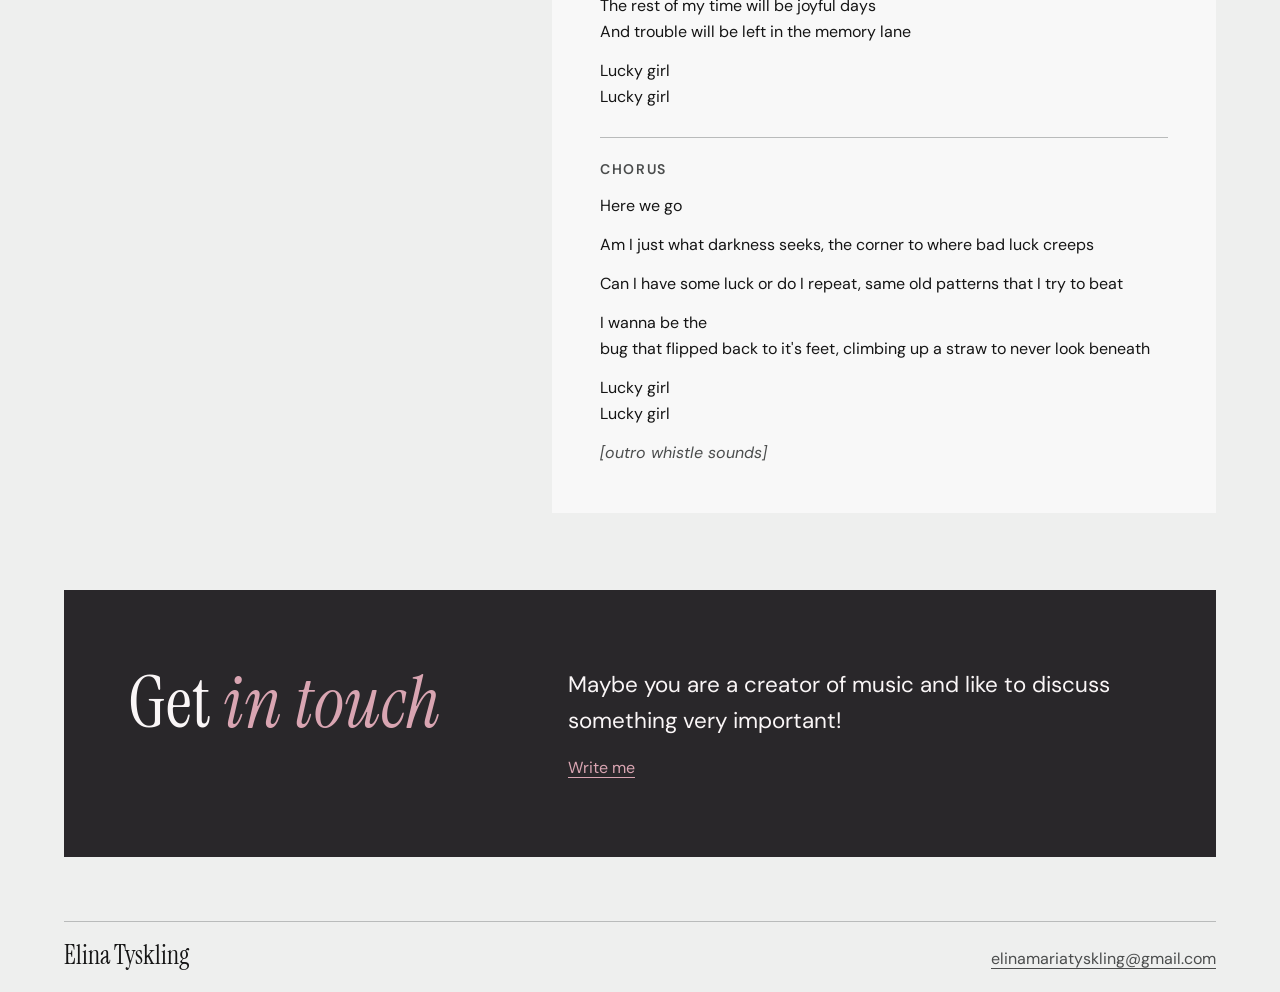
==== commit c41b4536: "Update the contact section and navigation" ====
--- a/index.html
+++ b/index.html
@@ -17,7 +17,7 @@
       <a href="#demos">Demos</a>
       <a href="#example-lyrics">Example Lyrics</a>
       <a href="how-do-you-write-a-song.html">How to write a song</a>
-      <a href="#work">Work with me</a>
+      <a href="#work">Get in touch</a>
     </nav>
   </header>
 
@@ -41,9 +41,9 @@
           title="Elina Tyskling’s demo playlist on SoundCloud"
           loading="lazy"
           allow="autoplay; encrypted-media"
-          src="https://w.soundcloud.com/player/?url=https%3A%2F%2Fapi.soundcloud.com%2Fplaylists%2F2324427426&amp;color=%23151515&amp;auto_play=false&amp;show_artwork=false&amp;show_comments=false&amp;show_reposts=false&amp;show_teaser=false&amp;visual=false"
+          src="https://w.soundcloud.com/player/?url=https%3A%2F%2Fapi.soundcloud.com%2Fplaylists%2F2336432163&amp;color=%23151515&amp;auto_play=false&amp;show_artwork=false&amp;show_comments=false&amp;show_reposts=false&amp;show_teaser=false&amp;visual=false"
         ></iframe>
-        <p class="demo-link"><a href="https://soundcloud.com/elina-tyskling/sets/elina-tyskling-demo">Open on SoundCloud</a></p>
+        <p class="demo-link"><a href="https://soundcloud.com/elina-tyskling/sets/elina-tyskling-demo-only">Open on SoundCloud</a></p>
       </div>
     </section>
 
@@ -118,11 +118,10 @@
     </section>
 
     <section class="section work-panel" id="work">
-      <h2>Work <em>with me</em></h2>
+      <h2>Get <em>in touch</em></h2>
       <div class="copy">
-        <p>I write English lyrics and original melodies shaped by your story and your voice.</p>
-        <p>I also offer ghostwriting if you want to release the song under your own name. You can expect delivery within a week.</p>
-        <p>If you’d like me to write a song for you, email me at <a href="mailto:elinamariatyskling@gmail.com">elinamariatyskling@gmail.com</a>.</p>
+        <p>Maybe you are a creator of music and like to discuss something very important!</p>
+        <p><a href="mailto:elinamariatyskling@gmail.com">Write me</a></p>
       </div>
     </section>
   </main>
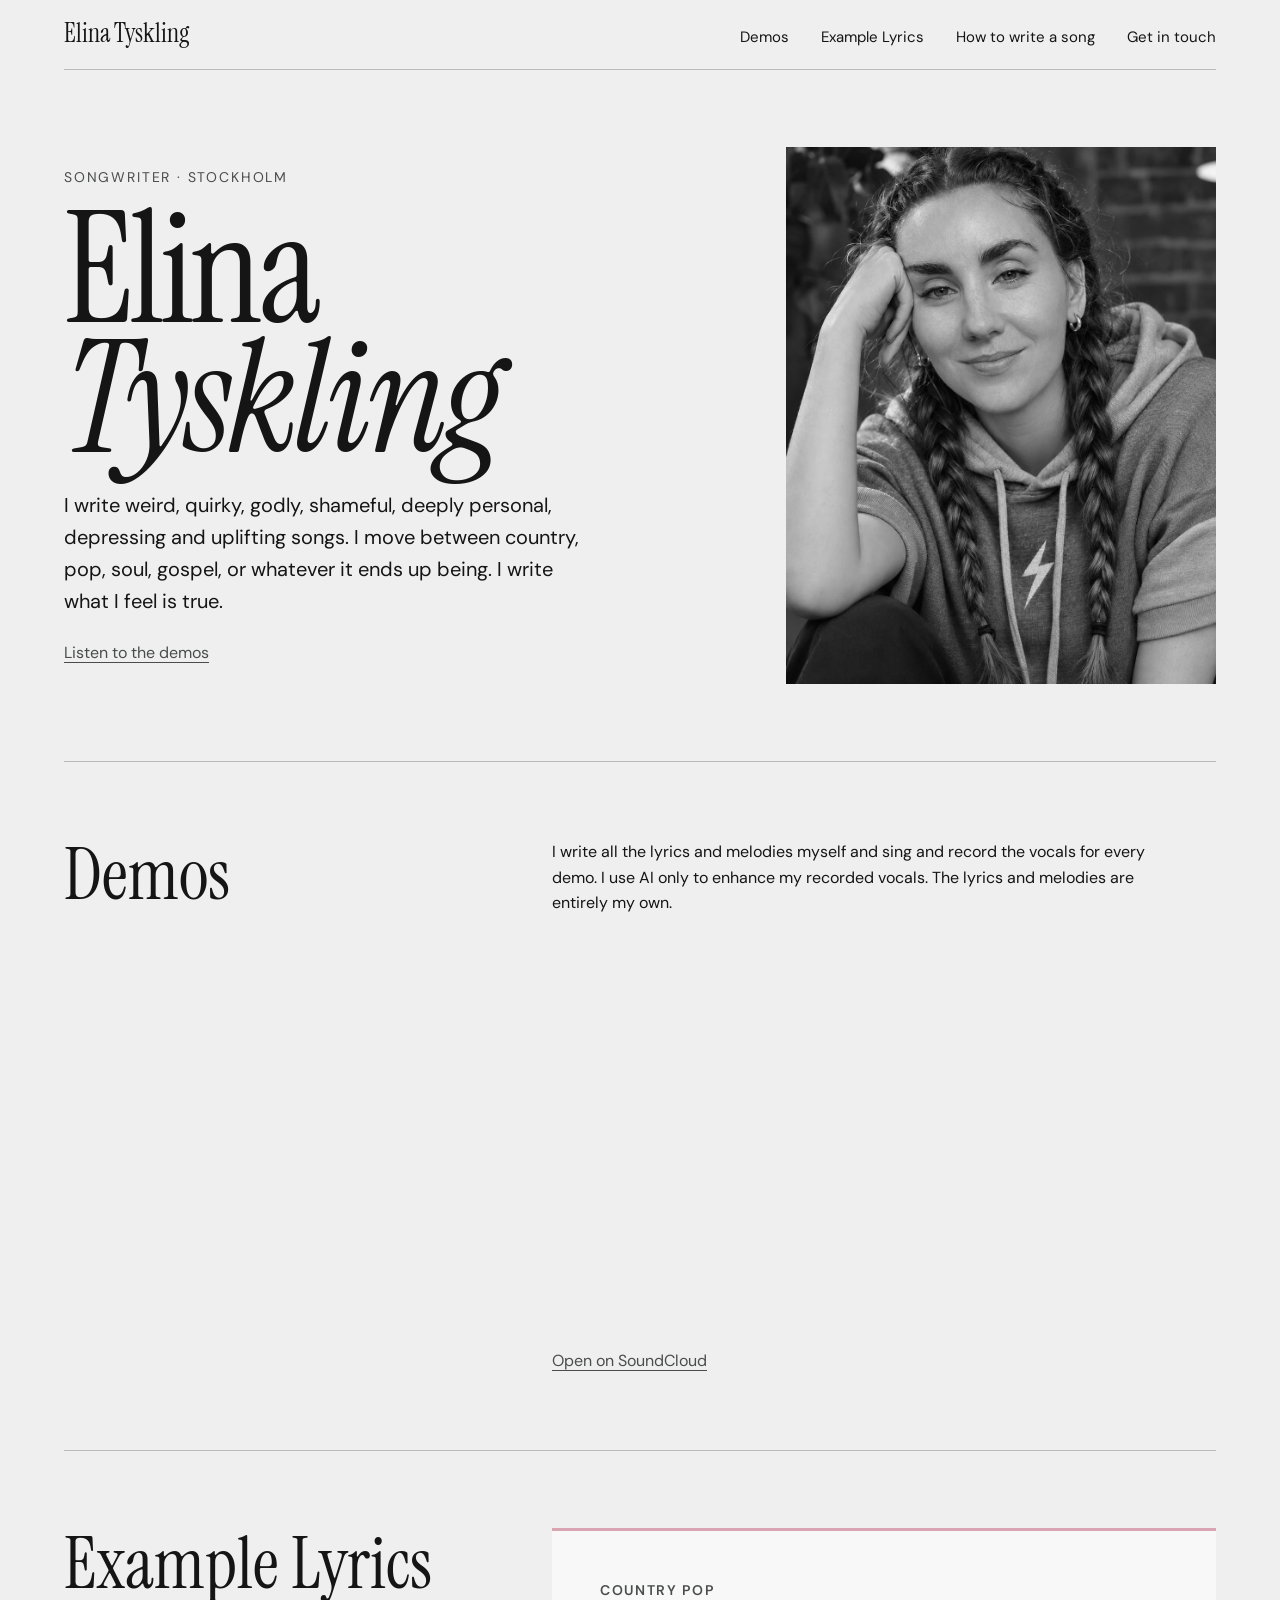
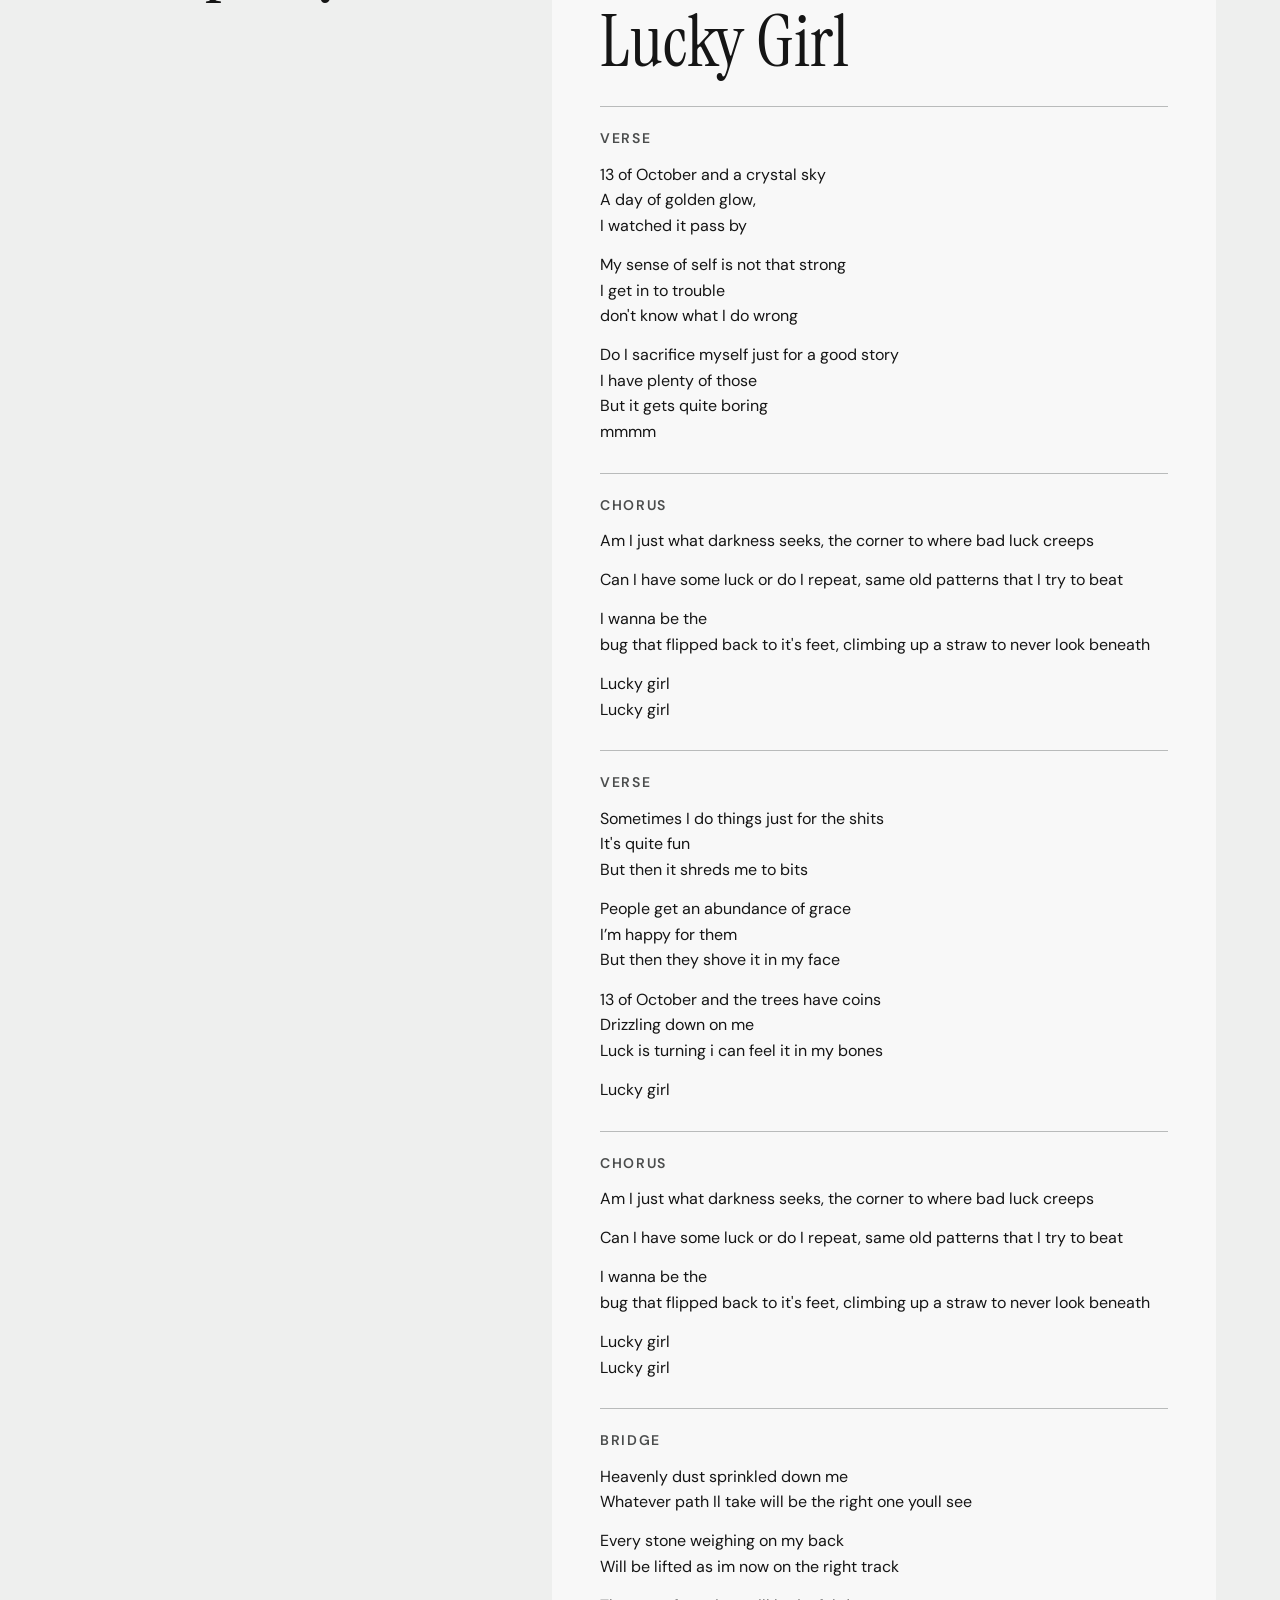
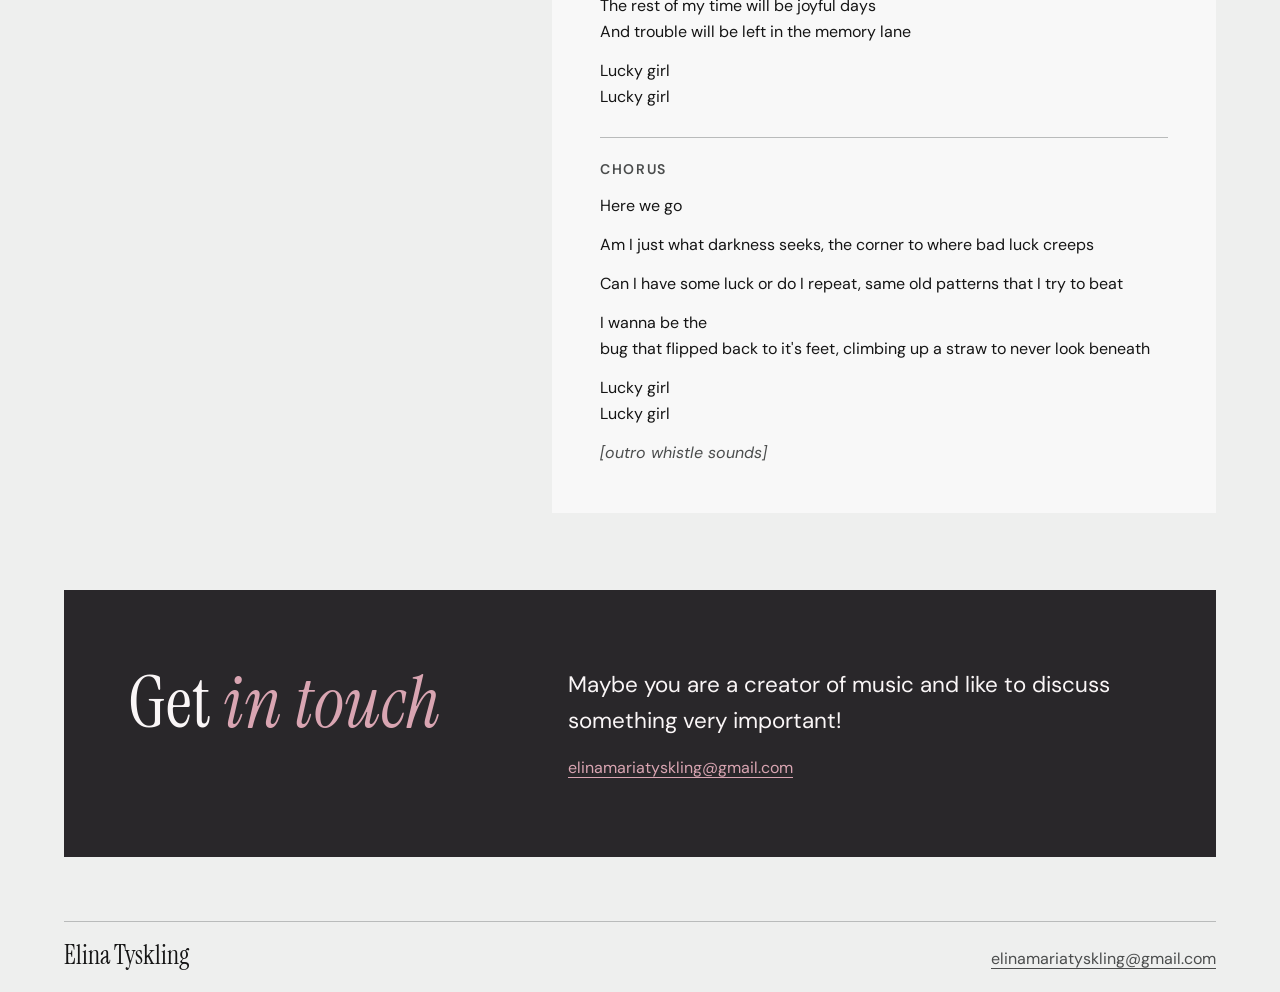
==== commit 2691f5e4: "Show email address in contact section" ====
--- a/index.html
+++ b/index.html
@@ -121,7 +121,7 @@
       <h2>Get <em>in touch</em></h2>
       <div class="copy">
         <p>Maybe you are a creator of music and like to discuss something very important!</p>
-        <p><a href="mailto:elinamariatyskling@gmail.com">Write me</a></p>
+        <p><a href="mailto:elinamariatyskling@gmail.com">elinamariatyskling@gmail.com</a></p>
       </div>
     </section>
   </main>
